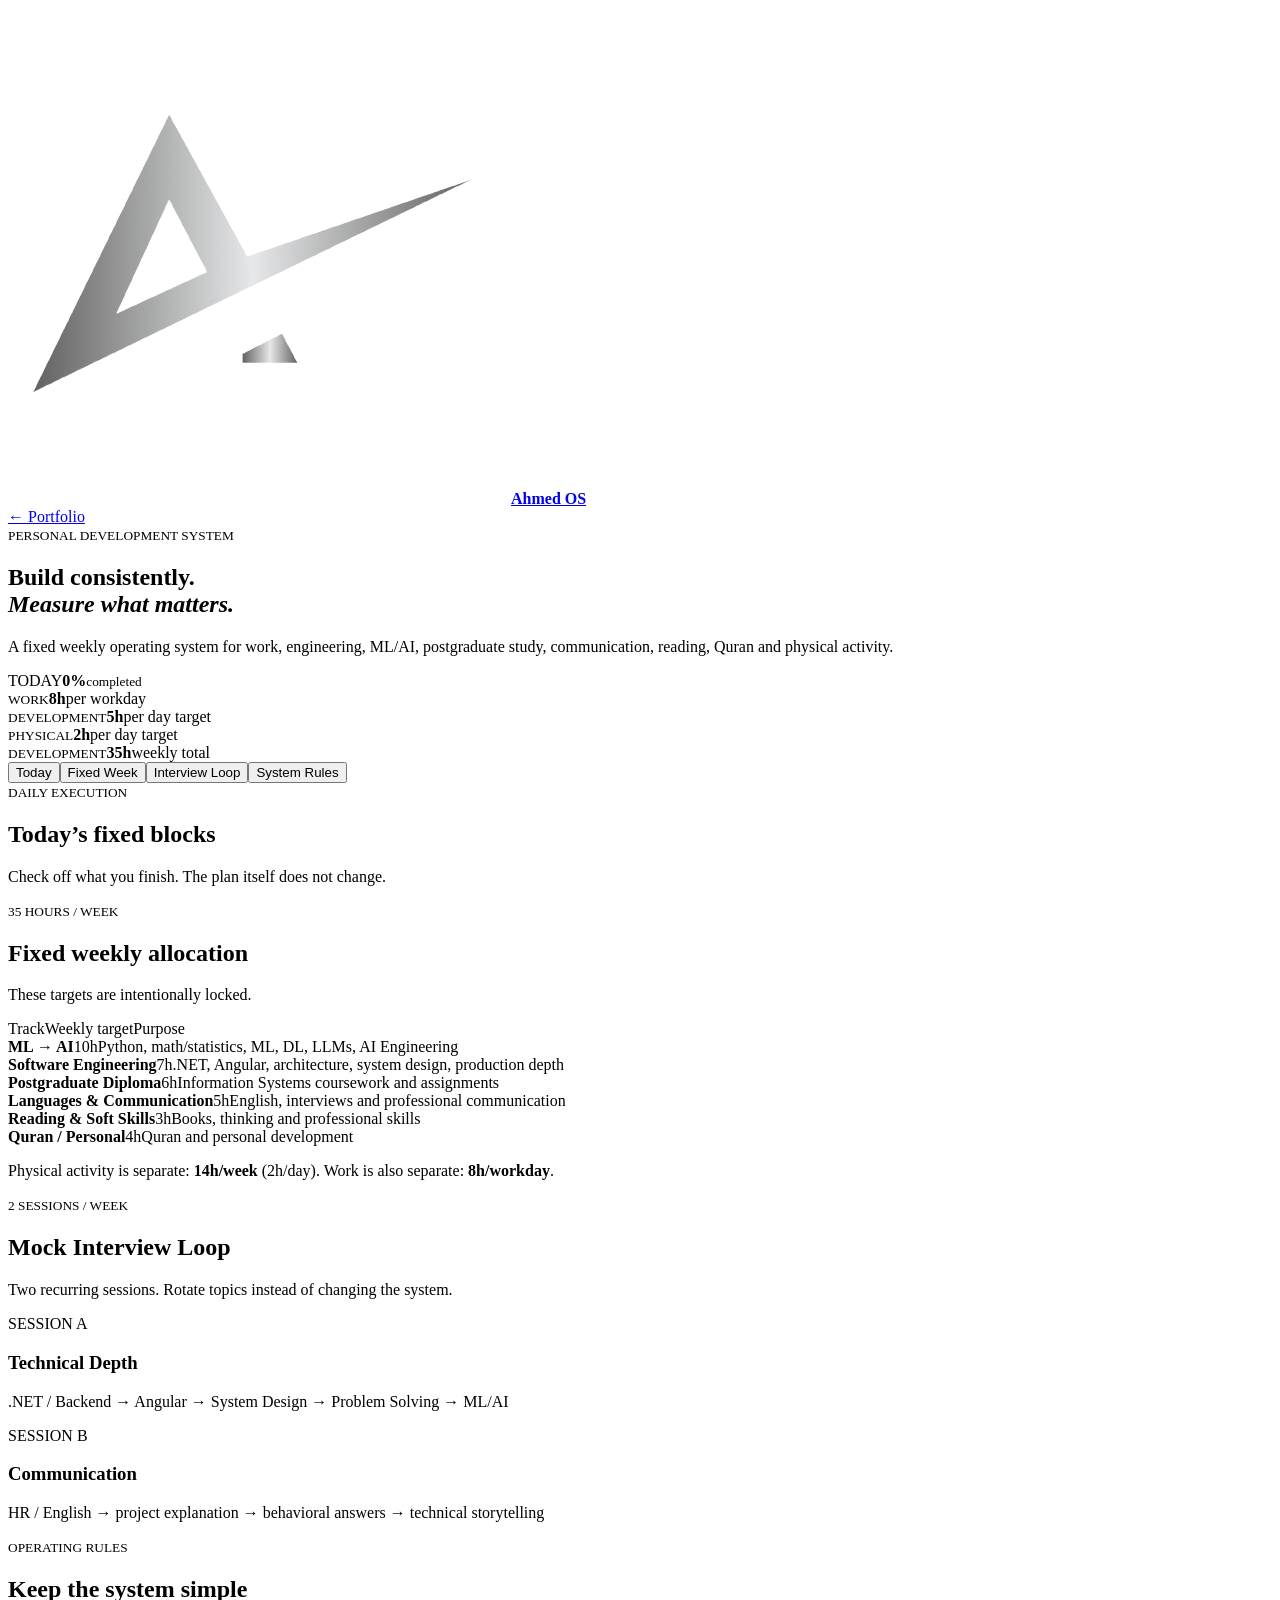
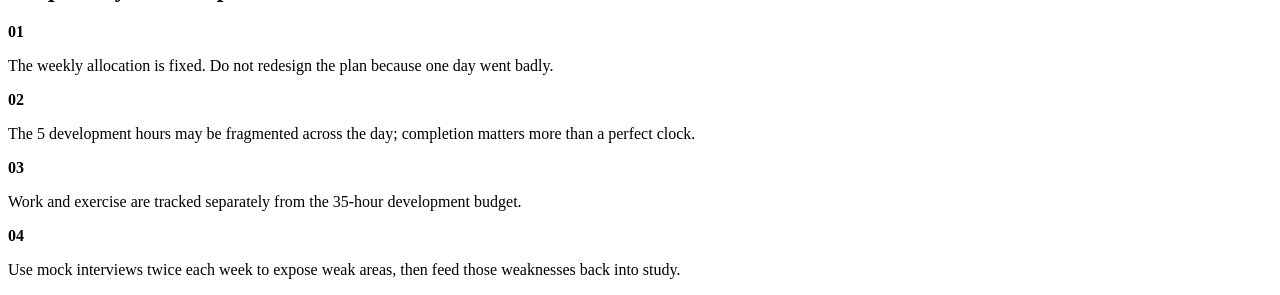
==== dashboard.html @ 1e98dfa3 "feat: create standalone Development OS page" ====
<!doctype html><html lang="en"><head><meta charset="utf-8"><meta name="viewport" content="width=device-width,initial-scale=1"><meta name="robots" content="noindex,nofollow"><title>Ahmed · Development OS</title><link rel="stylesheet" href="dashboard.css"></head><body><header><a href="index.html" class="brand"><img src="logo.png" alt=""><b>Ahmed OS</b></a><div><span id="date"></span><a href="index.html">← Portfolio</a></div></header><main><section class="hero"><div><small>PERSONAL DEVELOPMENT SYSTEM</small><h1>Build consistently.<br><em>Measure what matters.</em></h1><p>A fixed weekly operating system for work, engineering, ML/AI, postgraduate study, communication, reading, Quran and physical activity.</p></div><div class="score"><span>TODAY</span><b id="done">0%</b><small>completed</small></div></section><section class="stats"><article><small>WORK</small><b>8h</b><span>per workday</span></article><article><small>DEVELOPMENT</small><b>5h</b><span>per day target</span></article><article><small>PHYSICAL</small><b>2h</b><span>per day target</span></article><article><small>DEVELOPMENT</small><b>35h</b><span>weekly total</span></article></section><nav class="tabs"><button class="active" data-tab="today">Today</button><button data-tab="week">Fixed Week</button><button data-tab="interview">Interview Loop</button><button data-tab="principles">System Rules</button></nav><section id="today" class="pane active"><div class="title"><div><small>DAILY EXECUTION</small><h2>Today’s fixed blocks</h2></div><p>Check off what you finish. The plan itself does not change.</p></div><div id="todayTasks" class="tasks"></div></section><section id="week" class="pane"><div class="title"><div><small>35 HOURS / WEEK</small><h2>Fixed weekly allocation</h2></div><p>These targets are intentionally locked.</p></div><div class="weekgrid" id="weekGrid"></div><div class="schedule"><div class="shead"><span>Track</span><span>Weekly target</span><span>Purpose</span></div><div><b>ML → AI</b><span>10h</span><span>Python, math/statistics, ML, DL, LLMs, AI Engineering</span></div><div><b>Software Engineering</b><span>7h</span><span>.NET, Angular, architecture, system design, production depth</span></div><div><b>Postgraduate Diploma</b><span>6h</span><span>Information Systems coursework and assignments</span></div><div><b>Languages & Communication</b><span>5h</span><span>English, interviews and professional communication</span></div><div><b>Reading & Soft Skills</b><span>3h</span><span>Books, thinking and professional skills</span></div><div><b>Quran / Personal</b><span>4h</span><span>Quran and personal development</span></div></div><p class="separate">Physical activity is separate: <b>14h/week</b> (2h/day). Work is also separate: <b>8h/workday</b>.</p></section><section id="interview" class="pane"><div class="title"><div><small>2 SESSIONS / WEEK</small><h2>Mock Interview Loop</h2></div><p>Two recurring sessions. Rotate topics instead of changing the system.</p></div><div class="interviews"><article><span>SESSION A</span><h3>Technical Depth</h3><p>.NET / Backend → Angular → System Design → Problem Solving → ML/AI</p></article><article><span>SESSION B</span><h3>Communication</h3><p>HR / English → project explanation → behavioral answers → technical storytelling</p></article></div></section><section id="principles" class="pane"><div class="title"><div><small>OPERATING RULES</small><h2>Keep the system simple</h2></div></div><div class="rules"><article><b>01</b><p>The weekly allocation is fixed. Do not redesign the plan because one day went badly.</p></article><article><b>02</b><p>The 5 development hours may be fragmented across the day; completion matters more than a perfect clock.</p></article><article><b>03</b><p>Work and exercise are tracked separately from the 35-hour development budget.</p></article><article><b>04</b><p>Use mock interviews twice each week to expose weak areas, then feed those weaknesses back into study.</p></article></div></section></main><script src="dashboard.js"></script></body></html>
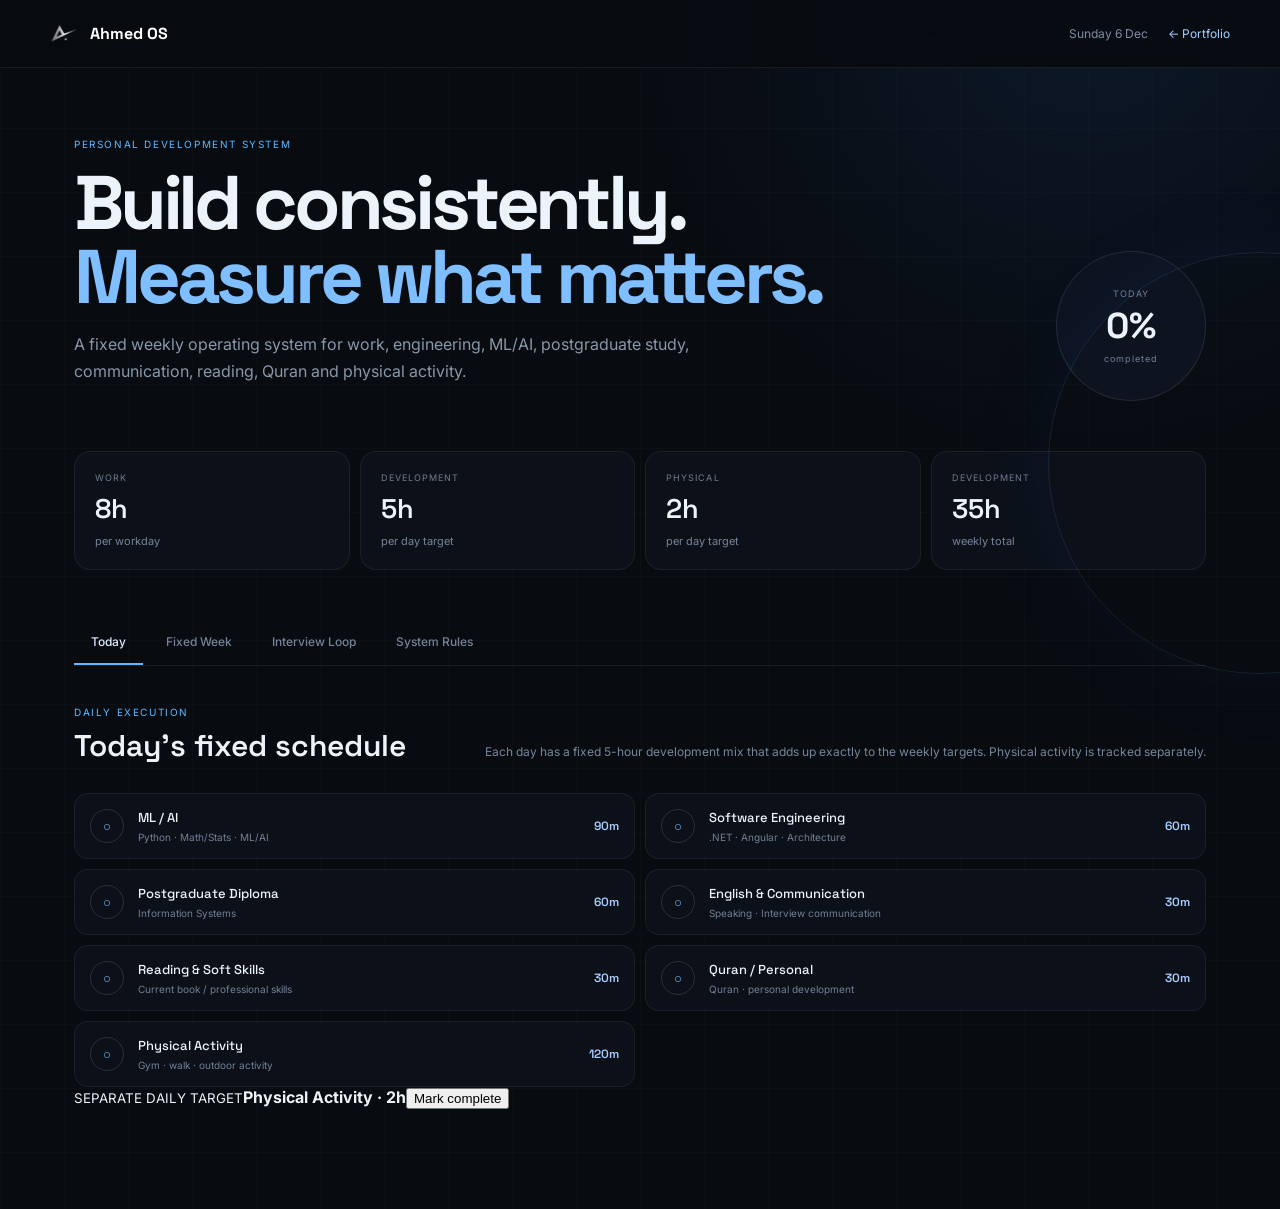
==== commit f31f39c0: "feat: clarify fixed daily schedule and weekly progress" ====
--- a/dashboard.html
+++ b/dashboard.html
@@ -1 +1 @@
-<!doctype html><html lang="en"><head><meta charset="utf-8"><meta name="viewport" content="width=device-width,initial-scale=1"><meta name="robots" content="noindex,nofollow"><title>Ahmed · Development OS</title><link rel="stylesheet" href="dashboard.css"></head><body><header><a href="index.html" class="brand"><img src="logo.png" alt=""><b>Ahmed OS</b></a><div><span id="date"></span><a href="index.html">← Portfolio</a></div></header><main><section class="hero"><div><small>PERSONAL DEVELOPMENT SYSTEM</small><h1>Build consistently.<br><em>Measure what matters.</em></h1><p>A fixed weekly operating system for work, engineering, ML/AI, postgraduate study, communication, reading, Quran and physical activity.</p></div><div class="score"><span>TODAY</span><b id="done">0%</b><small>completed</small></div></section><section class="stats"><article><small>WORK</small><b>8h</b><span>per workday</span></article><article><small>DEVELOPMENT</small><b>5h</b><span>per day target</span></article><article><small>PHYSICAL</small><b>2h</b><span>per day target</span></article><article><small>DEVELOPMENT</small><b>35h</b><span>weekly total</span></article></section><nav class="tabs"><button class="active" data-tab="today">Today</button><button data-tab="week">Fixed Week</button><button data-tab="interview">Interview Loop</button><button data-tab="principles">System Rules</button></nav><section id="today" class="pane active"><div class="title"><div><small>DAILY EXECUTION</small><h2>Today’s fixed blocks</h2></div><p>Check off what you finish. The plan itself does not change.</p></div><div id="todayTasks" class="tasks"></div></section><section id="week" class="pane"><div class="title"><div><small>35 HOURS / WEEK</small><h2>Fixed weekly allocation</h2></div><p>These targets are intentionally locked.</p></div><div class="weekgrid" id="weekGrid"></div><div class="schedule"><div class="shead"><span>Track</span><span>Weekly target</span><span>Purpose</span></div><div><b>ML → AI</b><span>10h</span><span>Python, math/statistics, ML, DL, LLMs, AI Engineering</span></div><div><b>Software Engineering</b><span>7h</span><span>.NET, Angular, architecture, system design, production depth</span></div><div><b>Postgraduate Diploma</b><span>6h</span><span>Information Systems coursework and assignments</span></div><div><b>Languages & Communication</b><span>5h</span><span>English, interviews and professional communication</span></div><div><b>Reading & Soft Skills</b><span>3h</span><span>Books, thinking and professional skills</span></div><div><b>Quran / Personal</b><span>4h</span><span>Quran and personal development</span></div></div><p class="separate">Physical activity is separate: <b>14h/week</b> (2h/day). Work is also separate: <b>8h/workday</b>.</p></section><section id="interview" class="pane"><div class="title"><div><small>2 SESSIONS / WEEK</small><h2>Mock Interview Loop</h2></div><p>Two recurring sessions. Rotate topics instead of changing the system.</p></div><div class="interviews"><article><span>SESSION A</span><h3>Technical Depth</h3><p>.NET / Backend → Angular → System Design → Problem Solving → ML/AI</p></article><article><span>SESSION B</span><h3>Communication</h3><p>HR / English → project explanation → behavioral answers → technical storytelling</p></article></div></section><section id="principles" class="pane"><div class="title"><div><small>OPERATING RULES</small><h2>Keep the system simple</h2></div></div><div class="rules"><article><b>01</b><p>The weekly allocation is fixed. Do not redesign the plan because one day went badly.</p></article><article><b>02</b><p>The 5 development hours may be fragmented across the day; completion matters more than a perfect clock.</p></article><article><b>03</b><p>Work and exercise are tracked separately from the 35-hour development budget.</p></article><article><b>04</b><p>Use mock interviews twice each week to expose weak areas, then feed those weaknesses back into study.</p></article></div></section></main><script src="dashboard.js"></script></body></html>+<!doctype html><html lang="en"><head><meta charset="utf-8"><meta name="viewport" content="width=device-width,initial-scale=1"><meta name="robots" content="noindex,nofollow"><title>Ahmed · Development OS</title><link rel="stylesheet" href="dashboard.css"></head><body><header><a href="index.html" class="brand"><img src="logo.png" alt=""><b>Ahmed OS</b></a><div><span id="date"></span><a href="index.html">← Portfolio</a></div></header><main><section class="hero"><div><small>PERSONAL DEVELOPMENT SYSTEM</small><h1>Build consistently.<br><em>Measure what matters.</em></h1><p>A fixed weekly operating system for work, engineering, ML/AI, postgraduate study, communication, reading, Quran and physical activity.</p></div><div class="score"><span>TODAY</span><b id="done">0%</b><small>completed</small></div></section><section class="stats"><article><small>WORK</small><b>8h</b><span>per workday</span></article><article><small>DEVELOPMENT</small><b>5h</b><span>per day target</span></article><article><small>PHYSICAL</small><b>2h</b><span>per day target</span></article><article><small>DEVELOPMENT</small><b>35h</b><span>weekly total</span></article></section><nav class="tabs"><button class="active" data-tab="today">Today</button><button data-tab="week">Fixed Week</button><button data-tab="interview">Interview Loop</button><button data-tab="principles">System Rules</button></nav><section id="today" class="pane active"><div class="title"><div><small>DAILY EXECUTION</small><h2>Today’s fixed schedule</h2></div><p>Each day has a fixed 5-hour development mix that adds up exactly to the weekly targets. Physical activity is tracked separately.</p></div><div id="todayTasks" class="tasks"></div><div class="physical-fixed"><small>SEPARATE DAILY TARGET</small><b>Physical Activity · 2h</b><button id="physicalBtn" onclick="togglePhysical()">Mark complete</button></div></section><section id="week" class="pane"><div class="title"><div><small>35 HOURS / WEEK</small><h2>Fixed weekly allocation</h2></div><p>Targets and daily allocation are locked. Progress is calculated from completed fixed blocks.</p></div><div class="weekgrid" id="weekGrid"></div><div id="weekProgress" class="week-progress"></div><div class="schedule"><div class="shead"><span>Track</span><span>Weekly target</span><span>Purpose</span></div><div><b>ML → AI</b><span>10h</span><span>Python, math/statistics, ML, DL, LLMs, AI Engineering</span></div><div><b>Software Engineering</b><span>7h</span><span>.NET, Angular, architecture, system design, production depth</span></div><div><b>Postgraduate Diploma</b><span>6h</span><span>Information Systems coursework and assignments</span></div><div><b>Languages & Communication</b><span>5h</span><span>English, interviews and professional communication</span></div><div><b>Reading & Soft Skills</b><span>3h</span><span>Books, thinking and professional skills</span></div><div><b>Quran / Personal</b><span>4h</span><span>Quran and personal development</span></div></div><p class="separate">Physical activity is separate: <b>14h/week</b> (2h/day). Work is also separate: <b>8h/workday</b>.</p></section><section id="interview" class="pane"><div class="title"><div><small>2 SESSIONS / WEEK</small><h2>Mock Interview Loop</h2></div><p>Two recurring sessions. Rotate topics instead of changing the system.</p></div><div class="interviews"><article><span>SESSION A</span><h3>Technical Depth</h3><p>.NET / Backend → Angular → System Design → Problem Solving → ML/AI</p></article><article><span>SESSION B</span><h3>Communication</h3><p>HR / English → project explanation → behavioral answers → technical storytelling</p></article></div></section><section id="principles" class="pane"><div class="title"><div><small>OPERATING RULES</small><h2>Keep the system simple</h2></div></div><div class="rules"><article><b>01</b><p>The weekly allocation is fixed. Do not redesign the plan because one day went badly.</p></article><article><b>02</b><p>The 5 development hours may be fragmented across the day; completion matters more than a perfect clock.</p></article><article><b>03</b><p>Work and exercise are tracked separately from the 35-hour development budget.</p></article><article><b>04</b><p>Use mock interviews twice each week to expose weak areas, then feed those weaknesses back into study.</p></article></div></section></main><script src="dashboard.js"></script></body></html>
--- a/dashboard.css
+++ b/dashboard.css
@@ -0,0 +1 @@
+@import url('https://fonts.googleapis.com/css2?family=Inter:wght@400;500;600&family=Space+Grotesk:wght@500;600;700&display=swap');*{box-sizing:border-box}body{margin:0;background:#080b10;color:#edf3fb;font-family:Inter,sans-serif;background-image:radial-gradient(circle at 85% 0,#17335c55,transparent 28%),linear-gradient(#ffffff04 1px,transparent 1px),linear-gradient(90deg,#ffffff04 1px,transparent 1px);background-size:auto,64px 64px,64px 64px}body:before{content:"";position:fixed;width:420px;height:420px;border:1px solid #5da8ff25;border-radius:50%;right:-190px;top:28%;box-shadow:0 0 90px #2563eb12;animation:orbit 16s ease-in-out infinite;pointer-events:none}header{height:68px;border-bottom:1px solid #ffffff12;display:flex;align-items:center;justify-content:space-between;padding:0 max(24px,calc((100vw - 1180px)/2));background:#080b10d9;backdrop-filter:blur(18px);position:sticky;top:0;z-index:5}.brand{display:flex;align-items:center;gap:10px;color:white;text-decoration:none}.brand img{width:30px;height:30px;object-fit:contain}.brand b{font-family:"Space Grotesk"}header>div{display:flex;gap:20px;align-items:center;color:#7f8da2;font-size:12px}header a{color:#a9cfff;text-decoration:none}main{max-width:1180px;margin:auto;padding:64px 24px 100px}.hero{display:grid;grid-template-columns:1fr auto;gap:40px;align-items:end}.hero small,.title small{color:#61b8ff;letter-spacing:.16em;font-size:10px}.hero h1{font:700 clamp(44px,6vw,76px)/.98 "Space Grotesk";letter-spacing:-.055em;margin:14px 0}.hero h1 em{font-style:normal;color:#7fbfff}.hero p{color:#8997aa;max-width:650px;line-height:1.7}.score{width:150px;height:150px;border:1px solid #ffffff18;border-radius:50%;display:flex;flex-direction:column;align-items:center;justify-content:center;background:#0d1420}.score span,.score small{font-size:9px;color:#728197;letter-spacing:.12em}.score b{font:700 36px "Space Grotesk";margin:4px}.stats{display:grid;grid-template-columns:repeat(4,1fr);gap:10px;margin:50px 0}.stats article{border:1px solid #ffffff10;background:#0c1119;padding:20px;border-radius:16px}.stats small{display:block;color:#6f7c8e;font-size:9px;letter-spacing:.12em}.stats b{display:block;font:600 27px "Space Grotesk";margin:8px 0 3px}.stats span{font-size:11px;color:#758399}.tabs{display:flex;gap:6px;border-bottom:1px solid #ffffff12;margin-bottom:34px}.tabs button{border:0;background:none;color:#758399;padding:14px 17px;cursor:pointer;font:500 12px Inter;border-bottom:2px solid transparent}.tabs button.active{color:#dcecff;border-color:#61b8ff}.pane{display:none}.pane.active{display:block}.title{display:flex;justify-content:space-between;gap:30px;align-items:end;margin-bottom:22px}.title h2{font:600 30px "Space Grotesk";margin:6px 0}.title p{color:#77869a;font-size:12px}.tasks{display:grid;grid-template-columns:1fr 1fr;gap:10px}.task{display:grid;grid-template-columns:48px 1fr auto;align-items:center;border:1px solid #ffffff10;background:#0c1119;padding:15px;border-radius:14px}.task button{width:34px;height:34px;border-radius:50%;border:1px solid #ffffff20;background:none;color:#7fbfff;cursor:pointer}.task.done{opacity:.5}.task.done h3{text-decoration:line-through}.task h3{font:500 13px "Space Grotesk";margin:0 0 5px}.task p{margin:0;color:#718096;font-size:10px}.task>span{font:600 12px "Space Grotesk";color:#a9cfff}.weekgrid{display:grid;grid-template-columns:repeat(6,1fr);gap:8px;margin-bottom:25px}.weekgrid article{padding:16px;border:1px solid #ffffff10;background:#0c1119;border-radius:13px}.weekgrid small{font-size:9px;color:#77869a}.weekgrid b{display:block;font:600 24px "Space Grotesk";margin-top:7px}.schedule{border:1px solid #ffffff10;border-radius:16px;overflow:hidden}.schedule>div{display:grid;grid-template-columns:1fr 140px 2fr;gap:20px;padding:15px 18px;border-bottom:1px solid #ffffff0c;font-size:12px}.schedule>div:last-child{border:0}.schedule .shead{color:#65748a;font-size:9px;letter-spacing:.1em;background:#ffffff03}.schedule span{color:#8390a2}.separate{color:#8492a5;font-size:12px;margin-top:18px}.interviews{display:grid;grid-template-columns:1fr 1fr;gap:12px}.interviews article,.rules article{padding:24px;border:1px solid #ffffff10;background:#0c1119;border-radius:16px}.interviews span{color:#61b8ff;font-size:9px;letter-spacing:.14em}.interviews h3{font:600 20px "Space Grotesk"}.interviews p,.rules p{color:#7d8a9d;line-height:1.7;font-size:12px}.rules{display:grid;grid-template-columns:1fr 1fr;gap:10px}.rules b{color:#61b8ff;font:500 12px "Space Grotesk"}@keyframes orbit{50%{transform:translate(-40px,-80px) scale(1.08)}}@media(max-width:760px){.hero{grid-template-columns:1fr}.score{display:none}.stats{grid-template-columns:1fr 1fr}.tasks,.interviews,.rules{grid-template-columns:1fr}.weekgrid{grid-template-columns:1fr 1fr 1fr}.schedule>div{grid-template-columns:1fr 80px}.schedule>div span:last-child{grid-column:1/-1}.title{display:block}}@media(prefers-reduced-motion:reduce){body:before{animation:none}}
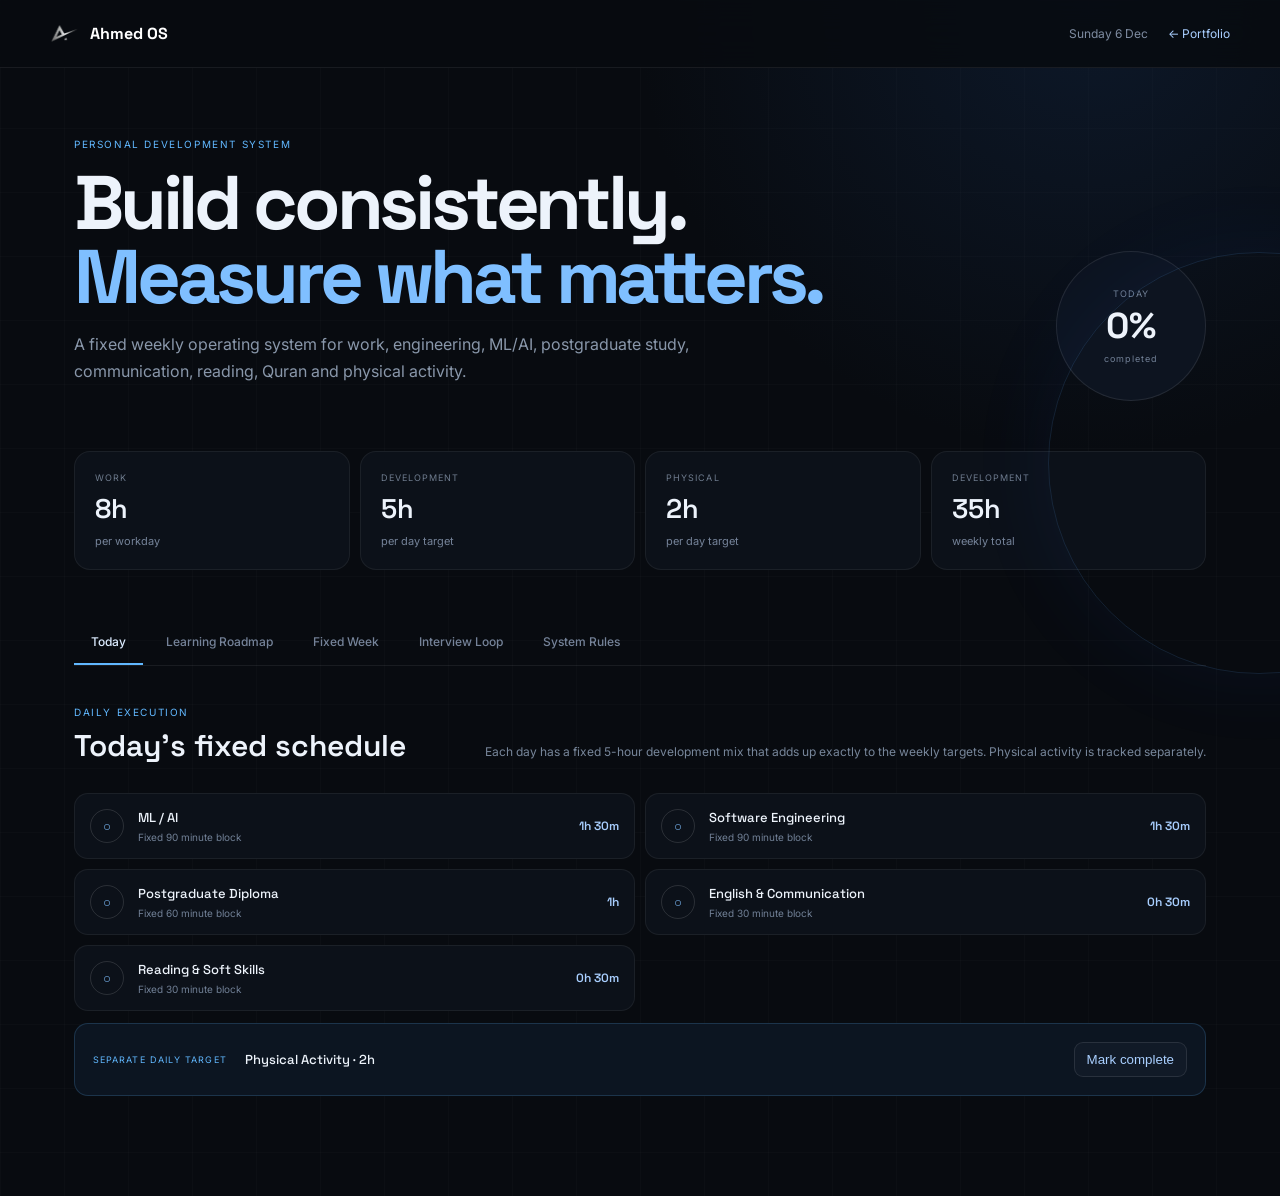
==== commit bcb12006: "feat: add detailed learning roadmap to Development OS" ====
--- a/dashboard.html
+++ b/dashboard.html
@@ -1 +1 @@
-<!doctype html><html lang="en"><head><meta charset="utf-8"><meta name="viewport" content="width=device-width,initial-scale=1"><meta name="robots" content="noindex,nofollow"><title>Ahmed · Development OS</title><link rel="stylesheet" href="dashboard.css"></head><body><header><a href="index.html" class="brand"><img src="logo.png" alt=""><b>Ahmed OS</b></a><div><span id="date"></span><a href="index.html">← Portfolio</a></div></header><main><section class="hero"><div><small>PERSONAL DEVELOPMENT SYSTEM</small><h1>Build consistently.<br><em>Measure what matters.</em></h1><p>A fixed weekly operating system for work, engineering, ML/AI, postgraduate study, communication, reading, Quran and physical activity.</p></div><div class="score"><span>TODAY</span><b id="done">0%</b><small>completed</small></div></section><section class="stats"><article><small>WORK</small><b>8h</b><span>per workday</span></article><article><small>DEVELOPMENT</small><b>5h</b><span>per day target</span></article><article><small>PHYSICAL</small><b>2h</b><span>per day target</span></article><article><small>DEVELOPMENT</small><b>35h</b><span>weekly total</span></article></section><nav class="tabs"><button class="active" data-tab="today">Today</button><button data-tab="week">Fixed Week</button><button data-tab="interview">Interview Loop</button><button data-tab="principles">System Rules</button></nav><section id="today" class="pane active"><div class="title"><div><small>DAILY EXECUTION</small><h2>Today’s fixed schedule</h2></div><p>Each day has a fixed 5-hour development mix that adds up exactly to the weekly targets. Physical activity is tracked separately.</p></div><div id="todayTasks" class="tasks"></div><div class="physical-fixed"><small>SEPARATE DAILY TARGET</small><b>Physical Activity · 2h</b><button id="physicalBtn" onclick="togglePhysical()">Mark complete</button></div></section><section id="week" class="pane"><div class="title"><div><small>35 HOURS / WEEK</small><h2>Fixed weekly allocation</h2></div><p>Targets and daily allocation are locked. Progress is calculated from completed fixed blocks.</p></div><div class="weekgrid" id="weekGrid"></div><div id="weekProgress" class="week-progress"></div><div class="schedule"><div class="shead"><span>Track</span><span>Weekly target</span><span>Purpose</span></div><div><b>ML → AI</b><span>10h</span><span>Python, math/statistics, ML, DL, LLMs, AI Engineering</span></div><div><b>Software Engineering</b><span>7h</span><span>.NET, Angular, architecture, system design, production depth</span></div><div><b>Postgraduate Diploma</b><span>6h</span><span>Information Systems coursework and assignments</span></div><div><b>Languages & Communication</b><span>5h</span><span>English, interviews and professional communication</span></div><div><b>Reading & Soft Skills</b><span>3h</span><span>Books, thinking and professional skills</span></div><div><b>Quran / Personal</b><span>4h</span><span>Quran and personal development</span></div></div><p class="separate">Physical activity is separate: <b>14h/week</b> (2h/day). Work is also separate: <b>8h/workday</b>.</p></section><section id="interview" class="pane"><div class="title"><div><small>2 SESSIONS / WEEK</small><h2>Mock Interview Loop</h2></div><p>Two recurring sessions. Rotate topics instead of changing the system.</p></div><div class="interviews"><article><span>SESSION A</span><h3>Technical Depth</h3><p>.NET / Backend → Angular → System Design → Problem Solving → ML/AI</p></article><article><span>SESSION B</span><h3>Communication</h3><p>HR / English → project explanation → behavioral answers → technical storytelling</p></article></div></section><section id="principles" class="pane"><div class="title"><div><small>OPERATING RULES</small><h2>Keep the system simple</h2></div></div><div class="rules"><article><b>01</b><p>The weekly allocation is fixed. Do not redesign the plan because one day went badly.</p></article><article><b>02</b><p>The 5 development hours may be fragmented across the day; completion matters more than a perfect clock.</p></article><article><b>03</b><p>Work and exercise are tracked separately from the 35-hour development budget.</p></article><article><b>04</b><p>Use mock interviews twice each week to expose weak areas, then feed those weaknesses back into study.</p></article></div></section></main><script src="dashboard.js"></script></body></html>+<!doctype html><html lang="en"><head><meta charset="utf-8"><meta name="viewport" content="width=device-width,initial-scale=1"><meta name="robots" content="noindex,nofollow"><title>Ahmed · Development OS</title><link rel="stylesheet" href="dashboard.css"></head><body><header><a href="index.html" class="brand"><img src="logo.png" alt=""><b>Ahmed OS</b></a><div><span id="date"></span><a href="index.html">← Portfolio</a></div></header><main><section class="hero"><div><small>PERSONAL DEVELOPMENT SYSTEM</small><h1>Build consistently.<br><em>Measure what matters.</em></h1><p>A fixed weekly operating system for work, engineering, ML/AI, postgraduate study, communication, reading, Quran and physical activity.</p></div><div class="score"><span>TODAY</span><b id="done">0%</b><small>completed</small></div></section><section class="stats"><article><small>WORK</small><b>8h</b><span>per workday</span></article><article><small>DEVELOPMENT</small><b>5h</b><span>per day target</span></article><article><small>PHYSICAL</small><b>2h</b><span>per day target</span></article><article><small>DEVELOPMENT</small><b>35h</b><span>weekly total</span></article></section><nav class="tabs"><button class="active" data-tab="today">Today</button><button data-tab="roadmap">Learning Roadmap</button><button data-tab="week">Fixed Week</button><button data-tab="interview">Interview Loop</button><button data-tab="principles">System Rules</button></nav><section id="today" class="pane active"><div class="title"><div><small>DAILY EXECUTION</small><h2>Today’s fixed schedule</h2></div><p>Each day has a fixed 5-hour development mix that adds up exactly to the weekly targets. Physical activity is tracked separately.</p></div><div id="todayTasks" class="tasks"></div><div class="physical-fixed"><small>SEPARATE DAILY TARGET</small><b>Physical Activity · 2h</b><button id="physicalBtn" onclick="togglePhysical()">Mark complete</button></div></section><section id="roadmap" class="pane"><div class="title"><div><small>LEARNING OPERATING SYSTEM</small><h2>Know exactly what comes next</h2></div><p>Check off topics as you master them. Progress and the next recommended step are saved on this device.</p></div><div id="focusCards" class="focus-cards"></div><div class="roadmap-head"><div><small>CURRICULUM</small><h3>ML / AI</h3></div><span>10h / week</span></div><div id="mlRoadmap" class="roadmap"></div><div class="roadmap-head"><div><small>CURRICULUM</small><h3>Software Engineering</h3></div><span>7h / week</span></div><div id="softwareRoadmap" class="roadmap"></div><div class="definition"><b>Definition of Done</b><span>Learn the concepts → practice without copying → complete the exercises → build the milestone project → document what you learned.</span></div></section><section id="week" class="pane"><div class="title"><div><small>35 HOURS / WEEK</small><h2>Fixed weekly allocation</h2></div><p>Targets and daily allocation are locked. Progress is calculated from completed fixed blocks.</p></div><div class="weekgrid" id="weekGrid"></div><div id="weekProgress" class="week-progress"></div><div class="schedule"><div class="shead"><span>Track</span><span>Weekly target</span><span>Purpose</span></div><div><b>ML → AI</b><span>10h</span><span>Python, math/statistics, ML, DL, LLMs, AI Engineering</span></div><div><b>Software Engineering</b><span>7h</span><span>.NET, Angular, architecture, system design, production depth</span></div><div><b>Postgraduate Diploma</b><span>6h</span><span>Information Systems coursework and assignments</span></div><div><b>Languages & Communication</b><span>5h</span><span>English, interviews and professional communication</span></div><div><b>Reading & Soft Skills</b><span>3h</span><span>Books, thinking and professional skills</span></div><div><b>Quran / Personal</b><span>4h</span><span>Quran and personal development</span></div></div><p class="separate">Physical activity is separate: <b>14h/week</b> (2h/day). Work is also separate: <b>8h/workday</b>.</p></section><section id="interview" class="pane"><div class="title"><div><small>2 SESSIONS / WEEK</small><h2>Mock Interview Loop</h2></div><p>Two recurring sessions. Rotate topics instead of changing the system.</p></div><div class="interviews"><article><span>SESSION A</span><h3>Technical Depth</h3><p>.NET / Backend → Angular → System Design → Problem Solving → ML/AI</p></article><article><span>SESSION B</span><h3>Communication</h3><p>HR / English → project explanation → behavioral answers → technical storytelling</p></article></div></section><section id="principles" class="pane"><div class="title"><div><small>OPERATING RULES</small><h2>Keep the system simple</h2></div></div><div class="rules"><article><b>01</b><p>The weekly allocation is fixed. Do not redesign the plan because one day went badly.</p></article><article><b>02</b><p>The 5 development hours may be fragmented across the day; completion matters more than a perfect clock.</p></article><article><b>03</b><p>Work and exercise are tracked separately from the 35-hour development budget.</p></article><article><b>04</b><p>Use mock interviews twice each week to expose weak areas, then feed those weaknesses back into study.</p></article></div></section></main><script src="dashboard.js"></script></body></html>
--- a/dashboard.css
+++ b/dashboard.css
@@ -1 +1 @@
-@import url('https://fonts.googleapis.com/css2?family=Inter:wght@400;500;600&family=Space+Grotesk:wght@500;600;700&display=swap');*{box-sizing:border-box}body{margin:0;background:#080b10;color:#edf3fb;font-family:Inter,sans-serif;background-image:radial-gradient(circle at 85% 0,#17335c55,transparent 28%),linear-gradient(#ffffff04 1px,transparent 1px),linear-gradient(90deg,#ffffff04 1px,transparent 1px);background-size:auto,64px 64px,64px 64px}body:before{content:"";position:fixed;width:420px;height:420px;border:1px solid #5da8ff25;border-radius:50%;right:-190px;top:28%;box-shadow:0 0 90px #2563eb12;animation:orbit 16s ease-in-out infinite;pointer-events:none}header{height:68px;border-bottom:1px solid #ffffff12;display:flex;align-items:center;justify-content:space-between;padding:0 max(24px,calc((100vw - 1180px)/2));background:#080b10d9;backdrop-filter:blur(18px);position:sticky;top:0;z-index:5}.brand{display:flex;align-items:center;gap:10px;color:white;text-decoration:none}.brand img{width:30px;height:30px;object-fit:contain}.brand b{font-family:"Space Grotesk"}header>div{display:flex;gap:20px;align-items:center;color:#7f8da2;font-size:12px}header a{color:#a9cfff;text-decoration:none}main{max-width:1180px;margin:auto;padding:64px 24px 100px}.hero{display:grid;grid-template-columns:1fr auto;gap:40px;align-items:end}.hero small,.title small{color:#61b8ff;letter-spacing:.16em;font-size:10px}.hero h1{font:700 clamp(44px,6vw,76px)/.98 "Space Grotesk";letter-spacing:-.055em;margin:14px 0}.hero h1 em{font-style:normal;color:#7fbfff}.hero p{color:#8997aa;max-width:650px;line-height:1.7}.score{width:150px;height:150px;border:1px solid #ffffff18;border-radius:50%;display:flex;flex-direction:column;align-items:center;justify-content:center;background:#0d1420}.score span,.score small{font-size:9px;color:#728197;letter-spacing:.12em}.score b{font:700 36px "Space Grotesk";margin:4px}.stats{display:grid;grid-template-columns:repeat(4,1fr);gap:10px;margin:50px 0}.stats article{border:1px solid #ffffff10;background:#0c1119;padding:20px;border-radius:16px}.stats small{display:block;color:#6f7c8e;font-size:9px;letter-spacing:.12em}.stats b{display:block;font:600 27px "Space Grotesk";margin:8px 0 3px}.stats span{font-size:11px;color:#758399}.tabs{display:flex;gap:6px;border-bottom:1px solid #ffffff12;margin-bottom:34px}.tabs button{border:0;background:none;color:#758399;padding:14px 17px;cursor:pointer;font:500 12px Inter;border-bottom:2px solid transparent}.tabs button.active{color:#dcecff;border-color:#61b8ff}.pane{display:none}.pane.active{display:block}.title{display:flex;justify-content:space-between;gap:30px;align-items:end;margin-bottom:22px}.title h2{font:600 30px "Space Grotesk";margin:6px 0}.title p{color:#77869a;font-size:12px}.tasks{display:grid;grid-template-columns:1fr 1fr;gap:10px}.task{display:grid;grid-template-columns:48px 1fr auto;align-items:center;border:1px solid #ffffff10;background:#0c1119;padding:15px;border-radius:14px}.task button{width:34px;height:34px;border-radius:50%;border:1px solid #ffffff20;background:none;color:#7fbfff;cursor:pointer}.task.done{opacity:.5}.task.done h3{text-decoration:line-through}.task h3{font:500 13px "Space Grotesk";margin:0 0 5px}.task p{margin:0;color:#718096;font-size:10px}.task>span{font:600 12px "Space Grotesk";color:#a9cfff}.weekgrid{display:grid;grid-template-columns:repeat(6,1fr);gap:8px;margin-bottom:25px}.weekgrid article{padding:16px;border:1px solid #ffffff10;background:#0c1119;border-radius:13px}.weekgrid small{font-size:9px;color:#77869a}.weekgrid b{display:block;font:600 24px "Space Grotesk";margin-top:7px}.schedule{border:1px solid #ffffff10;border-radius:16px;overflow:hidden}.schedule>div{display:grid;grid-template-columns:1fr 140px 2fr;gap:20px;padding:15px 18px;border-bottom:1px solid #ffffff0c;font-size:12px}.schedule>div:last-child{border:0}.schedule .shead{color:#65748a;font-size:9px;letter-spacing:.1em;background:#ffffff03}.schedule span{color:#8390a2}.separate{color:#8492a5;font-size:12px;margin-top:18px}.interviews{display:grid;grid-template-columns:1fr 1fr;gap:12px}.interviews article,.rules article{padding:24px;border:1px solid #ffffff10;background:#0c1119;border-radius:16px}.interviews span{color:#61b8ff;font-size:9px;letter-spacing:.14em}.interviews h3{font:600 20px "Space Grotesk"}.interviews p,.rules p{color:#7d8a9d;line-height:1.7;font-size:12px}.rules{display:grid;grid-template-columns:1fr 1fr;gap:10px}.rules b{color:#61b8ff;font:500 12px "Space Grotesk"}@keyframes orbit{50%{transform:translate(-40px,-80px) scale(1.08)}}@media(max-width:760px){.hero{grid-template-columns:1fr}.score{display:none}.stats{grid-template-columns:1fr 1fr}.tasks,.interviews,.rules{grid-template-columns:1fr}.weekgrid{grid-template-columns:1fr 1fr 1fr}.schedule>div{grid-template-columns:1fr 80px}.schedule>div span:last-child{grid-column:1/-1}.title{display:block}}@media(prefers-reduced-motion:reduce){body:before{animation:none}}+@import url('https://fonts.googleapis.com/css2?family=Inter:wght@400;500;600&family=Space+Grotesk:wght@500;600;700&display=swap');*{box-sizing:border-box}body{margin:0;background:#080b10;color:#edf3fb;font-family:Inter,sans-serif;background-image:radial-gradient(circle at 85% 0,#17335c55,transparent 28%),linear-gradient(#ffffff04 1px,transparent 1px),linear-gradient(90deg,#ffffff04 1px,transparent 1px);background-size:auto,64px 64px,64px 64px}body:before{content:"";position:fixed;width:420px;height:420px;border:1px solid #5da8ff25;border-radius:50%;right:-190px;top:28%;box-shadow:0 0 90px #2563eb12;animation:orbit 16s ease-in-out infinite;pointer-events:none}header{height:68px;border-bottom:1px solid #ffffff12;display:flex;align-items:center;justify-content:space-between;padding:0 max(24px,calc((100vw - 1180px)/2));background:#080b10d9;backdrop-filter:blur(18px);position:sticky;top:0;z-index:5}.brand{display:flex;align-items:center;gap:10px;color:white;text-decoration:none}.brand img{width:30px;height:30px;object-fit:contain}.brand b{font-family:"Space Grotesk"}header>div{display:flex;gap:20px;align-items:center;color:#7f8da2;font-size:12px}header a{color:#a9cfff;text-decoration:none}main{max-width:1180px;margin:auto;padding:64px 24px 100px}.hero{display:grid;grid-template-columns:1fr auto;gap:40px;align-items:end}.hero small,.title small{color:#61b8ff;letter-spacing:.16em;font-size:10px}.hero h1{font:700 clamp(44px,6vw,76px)/.98 "Space Grotesk";letter-spacing:-.055em;margin:14px 0}.hero h1 em{font-style:normal;color:#7fbfff}.hero p{color:#8997aa;max-width:650px;line-height:1.7}.score{width:150px;height:150px;border:1px solid #ffffff18;border-radius:50%;display:flex;flex-direction:column;align-items:center;justify-content:center;background:#0d1420}.score span,.score small{font-size:9px;color:#728197;letter-spacing:.12em}.score b{font:700 36px "Space Grotesk";margin:4px}.stats{display:grid;grid-template-columns:repeat(4,1fr);gap:10px;margin:50px 0}.stats article{border:1px solid #ffffff10;background:#0c1119;padding:20px;border-radius:16px}.stats small{display:block;color:#6f7c8e;font-size:9px;letter-spacing:.12em}.stats b{display:block;font:600 27px "Space Grotesk";margin:8px 0 3px}.stats span{font-size:11px;color:#758399}.tabs{display:flex;gap:6px;border-bottom:1px solid #ffffff12;margin-bottom:34px}.tabs button{border:0;background:none;color:#758399;padding:14px 17px;cursor:pointer;font:500 12px Inter;border-bottom:2px solid transparent}.tabs button.active{color:#dcecff;border-color:#61b8ff}.pane{display:none}.pane.active{display:block}.title{display:flex;justify-content:space-between;gap:30px;align-items:end;margin-bottom:22px}.title h2{font:600 30px "Space Grotesk";margin:6px 0}.title p{color:#77869a;font-size:12px}.tasks{display:grid;grid-template-columns:1fr 1fr;gap:10px}.task{display:grid;grid-template-columns:48px 1fr auto;align-items:center;border:1px solid #ffffff10;background:#0c1119;padding:15px;border-radius:14px}.task button{width:34px;height:34px;border-radius:50%;border:1px solid #ffffff20;background:none;color:#7fbfff;cursor:pointer}.task.done{opacity:.5}.task.done h3{text-decoration:line-through}.task h3{font:500 13px "Space Grotesk";margin:0 0 5px}.task p{margin:0;color:#718096;font-size:10px}.task>span{font:600 12px "Space Grotesk";color:#a9cfff}.weekgrid{display:grid;grid-template-columns:repeat(6,1fr);gap:8px;margin-bottom:25px}.weekgrid article{padding:16px;border:1px solid #ffffff10;background:#0c1119;border-radius:13px}.weekgrid small{font-size:9px;color:#77869a}.weekgrid b{display:block;font:600 24px "Space Grotesk";margin-top:7px}.schedule{border:1px solid #ffffff10;border-radius:16px;overflow:hidden}.schedule>div{display:grid;grid-template-columns:1fr 140px 2fr;gap:20px;padding:15px 18px;border-bottom:1px solid #ffffff0c;font-size:12px}.schedule>div:last-child{border:0}.schedule .shead{color:#65748a;font-size:9px;letter-spacing:.1em;background:#ffffff03}.schedule span{color:#8390a2}.separate{color:#8492a5;font-size:12px;margin-top:18px}.interviews{display:grid;grid-template-columns:1fr 1fr;gap:12px}.interviews article,.rules article{padding:24px;border:1px solid #ffffff10;background:#0c1119;border-radius:16px}.interviews span{color:#61b8ff;font-size:9px;letter-spacing:.14em}.interviews h3{font:600 20px "Space Grotesk"}.interviews p,.rules p{color:#7d8a9d;line-height:1.7;font-size:12px}.rules{display:grid;grid-template-columns:1fr 1fr;gap:10px}.rules b{color:#61b8ff;font:500 12px "Space Grotesk"}@keyframes orbit{50%{transform:translate(-40px,-80px) scale(1.08)}}@media(max-width:760px){.hero{grid-template-columns:1fr}.score{display:none}.stats{grid-template-columns:1fr 1fr}.tasks,.interviews,.rules{grid-template-columns:1fr}.weekgrid{grid-template-columns:1fr 1fr 1fr}.schedule>div{grid-template-columns:1fr 80px}.schedule>div span:last-child{grid-column:1/-1}.title{display:block}}@media(prefers-reduced-motion:reduce){body:before{animation:none}}.physical-fixed{margin-top:12px;border:1px solid #61b8ff30;background:#0c1521;padding:18px;border-radius:14px;display:flex;align-items:center;gap:18px}.physical-fixed small{color:#61b8ff;font-size:9px;letter-spacing:.12em}.physical-fixed b{font:500 13px "Space Grotesk";flex:1}.physical-fixed button{border:1px solid #ffffff1a;background:#111a27;color:#a9cfff;border-radius:9px;padding:9px 12px;cursor:pointer}.physical-fixed button.complete{background:#173b32;color:#9be7c8}.weekgrid article span{display:block;color:#718096;font-size:9px;margin-top:5px}.week-progress{display:grid;grid-template-columns:1fr 1fr;gap:10px;margin:18px 0 26px}.week-progress>div{padding:13px 15px;border:1px solid #ffffff0d;border-radius:12px}.week-progress header{display:flex;justify-content:space-between;color:#8290a3;font-size:10px;margin-bottom:9px}.week-progress i{height:4px;background:#ffffff0c;display:block;border-radius:4px;overflow:hidden}.week-progress i b{height:100%;display:block;background:#61b8ff}@media(max-width:760px){.week-progress{grid-template-columns:1fr}.physical-fixed{align-items:flex-start;flex-wrap:wrap}}
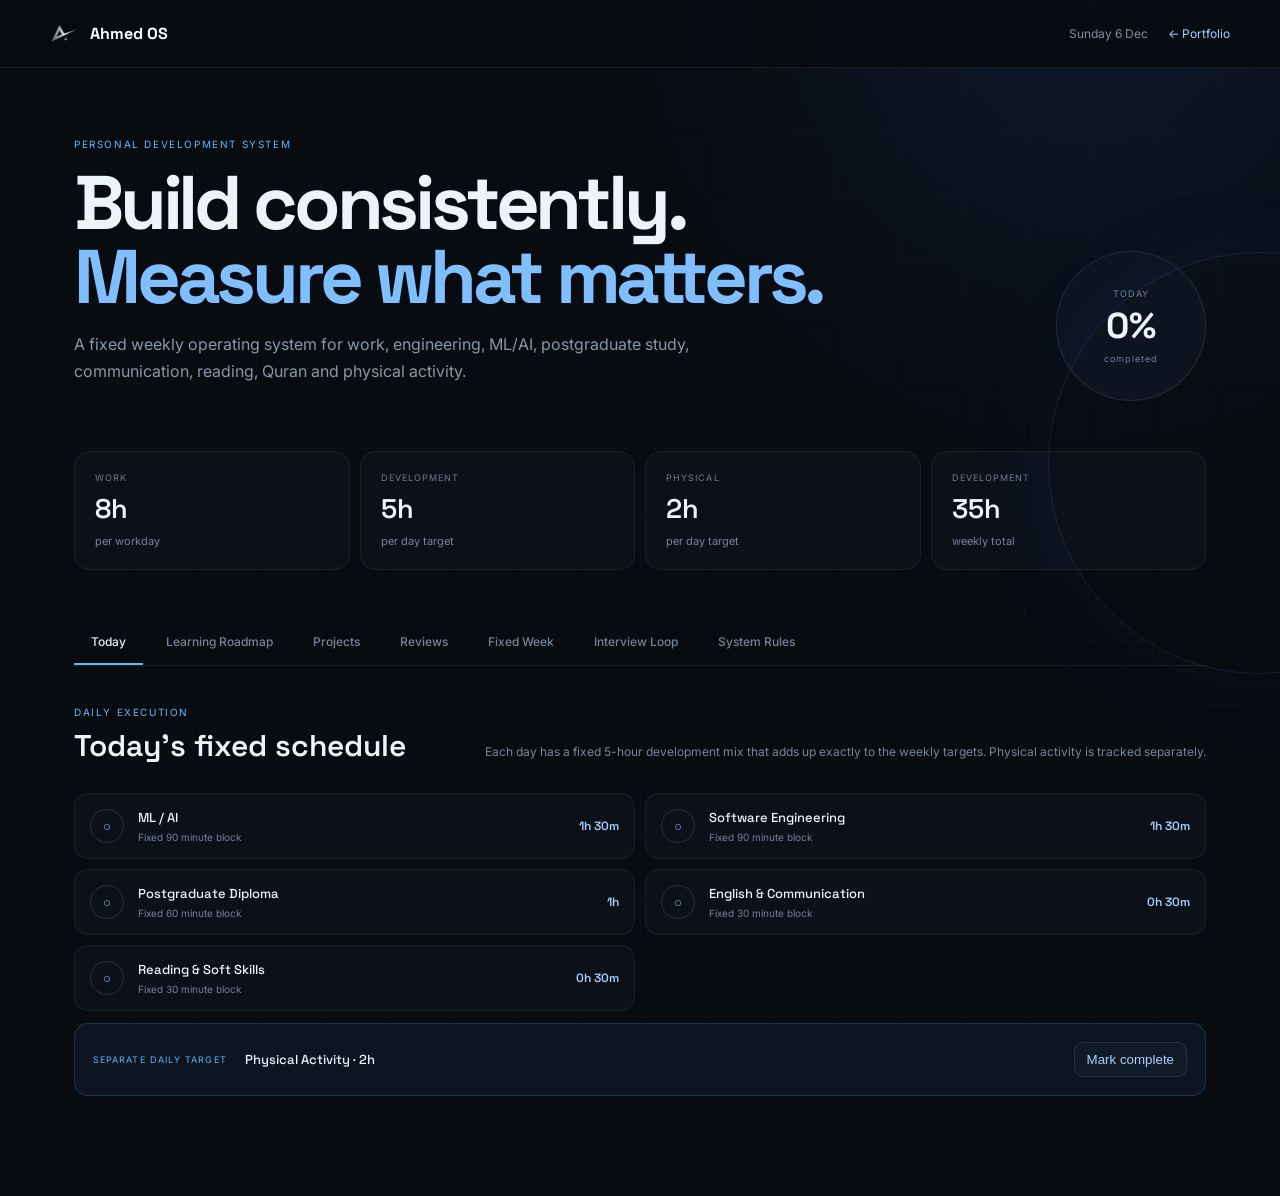
==== commit 70604fe0: "feat: add projects reviews and next actions views" ====
--- a/dashboard.html
+++ b/dashboard.html
@@ -1 +1 @@
-<!doctype html><html lang="en"><head><meta charset="utf-8"><meta name="viewport" content="width=device-width,initial-scale=1"><meta name="robots" content="noindex,nofollow"><title>Ahmed · Development OS</title><link rel="stylesheet" href="dashboard.css"></head><body><header><a href="index.html" class="brand"><img src="logo.png" alt=""><b>Ahmed OS</b></a><div><span id="date"></span><a href="index.html">← Portfolio</a></div></header><main><section class="hero"><div><small>PERSONAL DEVELOPMENT SYSTEM</small><h1>Build consistently.<br><em>Measure what matters.</em></h1><p>A fixed weekly operating system for work, engineering, ML/AI, postgraduate study, communication, reading, Quran and physical activity.</p></div><div class="score"><span>TODAY</span><b id="done">0%</b><small>completed</small></div></section><section class="stats"><article><small>WORK</small><b>8h</b><span>per workday</span></article><article><small>DEVELOPMENT</small><b>5h</b><span>per day target</span></article><article><small>PHYSICAL</small><b>2h</b><span>per day target</span></article><article><small>DEVELOPMENT</small><b>35h</b><span>weekly total</span></article></section><nav class="tabs"><button class="active" data-tab="today">Today</button><button data-tab="roadmap">Learning Roadmap</button><button data-tab="week">Fixed Week</button><button data-tab="interview">Interview Loop</button><button data-tab="principles">System Rules</button></nav><section id="today" class="pane active"><div class="title"><div><small>DAILY EXECUTION</small><h2>Today’s fixed schedule</h2></div><p>Each day has a fixed 5-hour development mix that adds up exactly to the weekly targets. Physical activity is tracked separately.</p></div><div id="todayTasks" class="tasks"></div><div class="physical-fixed"><small>SEPARATE DAILY TARGET</small><b>Physical Activity · 2h</b><button id="physicalBtn" onclick="togglePhysical()">Mark complete</button></div></section><section id="roadmap" class="pane"><div class="title"><div><small>LEARNING OPERATING SYSTEM</small><h2>Know exactly what comes next</h2></div><p>Check off topics as you master them. Progress and the next recommended step are saved on this device.</p></div><div id="focusCards" class="focus-cards"></div><div class="roadmap-head"><div><small>CURRICULUM</small><h3>ML / AI</h3></div><span>10h / week</span></div><div id="mlRoadmap" class="roadmap"></div><div class="roadmap-head"><div><small>CURRICULUM</small><h3>Software Engineering</h3></div><span>7h / week</span></div><div id="softwareRoadmap" class="roadmap"></div><div class="definition"><b>Definition of Done</b><span>Learn the concepts → practice without copying → complete the exercises → build the milestone project → document what you learned.</span></div></section><section id="week" class="pane"><div class="title"><div><small>35 HOURS / WEEK</small><h2>Fixed weekly allocation</h2></div><p>Targets and daily allocation are locked. Progress is calculated from completed fixed blocks.</p></div><div class="weekgrid" id="weekGrid"></div><div id="weekProgress" class="week-progress"></div><div class="schedule"><div class="shead"><span>Track</span><span>Weekly target</span><span>Purpose</span></div><div><b>ML → AI</b><span>10h</span><span>Python, math/statistics, ML, DL, LLMs, AI Engineering</span></div><div><b>Software Engineering</b><span>7h</span><span>.NET, Angular, architecture, system design, production depth</span></div><div><b>Postgraduate Diploma</b><span>6h</span><span>Information Systems coursework and assignments</span></div><div><b>Languages & Communication</b><span>5h</span><span>English, interviews and professional communication</span></div><div><b>Reading & Soft Skills</b><span>3h</span><span>Books, thinking and professional skills</span></div><div><b>Quran / Personal</b><span>4h</span><span>Quran and personal development</span></div></div><p class="separate">Physical activity is separate: <b>14h/week</b> (2h/day). Work is also separate: <b>8h/workday</b>.</p></section><section id="interview" class="pane"><div class="title"><div><small>2 SESSIONS / WEEK</small><h2>Mock Interview Loop</h2></div><p>Two recurring sessions. Rotate topics instead of changing the system.</p></div><div class="interviews"><article><span>SESSION A</span><h3>Technical Depth</h3><p>.NET / Backend → Angular → System Design → Problem Solving → ML/AI</p></article><article><span>SESSION B</span><h3>Communication</h3><p>HR / English → project explanation → behavioral answers → technical storytelling</p></article></div></section><section id="principles" class="pane"><div class="title"><div><small>OPERATING RULES</small><h2>Keep the system simple</h2></div></div><div class="rules"><article><b>01</b><p>The weekly allocation is fixed. Do not redesign the plan because one day went badly.</p></article><article><b>02</b><p>The 5 development hours may be fragmented across the day; completion matters more than a perfect clock.</p></article><article><b>03</b><p>Work and exercise are tracked separately from the 35-hour development budget.</p></article><article><b>04</b><p>Use mock interviews twice each week to expose weak areas, then feed those weaknesses back into study.</p></article></div></section></main><script src="dashboard.js"></script></body></html>+<!doctype html><html lang="en"><head><meta charset="utf-8"><meta name="viewport" content="width=device-width,initial-scale=1"><meta name="robots" content="noindex,nofollow"><title>Ahmed · Development OS</title><link rel="stylesheet" href="dashboard.css"></head><body><header><a href="index.html" class="brand"><img src="logo.png" alt=""><b>Ahmed OS</b></a><div><span id="date"></span><a href="index.html">← Portfolio</a></div></header><main><section class="hero"><div><small>PERSONAL DEVELOPMENT SYSTEM</small><h1>Build consistently.<br><em>Measure what matters.</em></h1><p>A fixed weekly operating system for work, engineering, ML/AI, postgraduate study, communication, reading, Quran and physical activity.</p></div><div class="score"><span>TODAY</span><b id="done">0%</b><small>completed</small></div></section><section class="stats"><article><small>WORK</small><b>8h</b><span>per workday</span></article><article><small>DEVELOPMENT</small><b>5h</b><span>per day target</span></article><article><small>PHYSICAL</small><b>2h</b><span>per day target</span></article><article><small>DEVELOPMENT</small><b>35h</b><span>weekly total</span></article></section><nav class="tabs"><button class="active" data-tab="today">Today</button><button data-tab="roadmap">Learning Roadmap</button><button data-tab="projects">Projects</button><button data-tab="reviews">Reviews</button><button data-tab="week">Fixed Week</button><button data-tab="interview">Interview Loop</button><button data-tab="principles">System Rules</button></nav><section id="today" class="pane active"><div class="title"><div><small>DAILY EXECUTION</small><h2>Today’s fixed schedule</h2></div><p>Each day has a fixed 5-hour development mix that adds up exactly to the weekly targets. Physical activity is tracked separately.</p></div><div id="nextActions" class="next-actions"></div><div id="todayTasks" class="tasks"></div><div class="physical-fixed"><small>SEPARATE DAILY TARGET</small><b>Physical Activity · 2h</b><button id="physicalBtn" onclick="togglePhysical()">Mark complete</button></div></section><section id="roadmap" class="pane"><div class="title"><div><small>LEARNING OPERATING SYSTEM</small><h2>Know exactly what comes next</h2></div><p>Check off topics as you master them. Progress and the next recommended step are saved on this device.</p></div><div id="focusCards" class="focus-cards"></div><div class="roadmap-head"><div><small>CURRICULUM</small><h3>ML / AI</h3></div><span>10h / week</span></div><div id="mlRoadmap" class="roadmap"></div><div class="roadmap-head"><div><small>CURRICULUM</small><h3>Software Engineering</h3></div><span>7h / week</span></div><div id="softwareRoadmap" class="roadmap"></div><div class="definition"><b>Definition of Done</b><span>Learn the concepts → practice without copying → complete the exercises → build the milestone project → document what you learned.</span></div></section><section id="projects" class="pane"><div class="title"><div><small>BUILD TO PROVE IT</small><h2>Projects pipeline</h2></div><p>Every major learning stage should end with evidence you can build, explain and ship.</p></div><div id="projectPipeline" class="project-pipeline"></div></section><section id="reviews" class="pane"><div class="title"><div><small>MASTERY & RETENTION</small><h2>Review queue</h2></div><p>Completed topics return after 1, 7 and 30 days. Review them until they become durable knowledge.</p></div><div id="reviewQueue" class="review-queue"></div></section><section id="week" class="pane"><div class="title"><div><small>35 HOURS / WEEK</small><h2>Fixed weekly allocation</h2></div><p>Targets and daily allocation are locked. Progress is calculated from completed fixed blocks.</p></div><div class="weekgrid" id="weekGrid"></div><div id="weekProgress" class="week-progress"></div><div class="schedule"><div class="shead"><span>Track</span><span>Weekly target</span><span>Purpose</span></div><div><b>ML → AI</b><span>10h</span><span>Python, math/statistics, ML, DL, LLMs, AI Engineering</span></div><div><b>Software Engineering</b><span>7h</span><span>.NET, Angular, architecture, system design, production depth</span></div><div><b>Postgraduate Diploma</b><span>6h</span><span>Information Systems coursework and assignments</span></div><div><b>Languages & Communication</b><span>5h</span><span>English, interviews and professional communication</span></div><div><b>Reading & Soft Skills</b><span>3h</span><span>Books, thinking and professional skills</span></div><div><b>Quran / Personal</b><span>4h</span><span>Quran and personal development</span></div></div><p class="separate">Physical activity is separate: <b>14h/week</b> (2h/day). Work is also separate: <b>8h/workday</b>.</p></section><section id="interview" class="pane"><div class="title"><div><small>2 SESSIONS / WEEK</small><h2>Mock Interview Loop</h2></div><p>Two recurring sessions. Rotate topics instead of changing the system.</p></div><div class="interviews"><article><span>SESSION A</span><h3>Technical Depth</h3><p>.NET / Backend → Angular → System Design → Problem Solving → ML/AI</p></article><article><span>SESSION B</span><h3>Communication</h3><p>HR / English → project explanation → behavioral answers → technical storytelling</p></article></div></section><section id="principles" class="pane"><div class="title"><div><small>OPERATING RULES</small><h2>Keep the system simple</h2></div></div><div class="rules"><article><b>01</b><p>The weekly allocation is fixed. Do not redesign the plan because one day went badly.</p></article><article><b>02</b><p>The 5 development hours may be fragmented across the day; completion matters more than a perfect clock.</p></article><article><b>03</b><p>Work and exercise are tracked separately from the 35-hour development budget.</p></article><article><b>04</b><p>Use mock interviews twice each week to expose weak areas, then feed those weaknesses back into study.</p></article></div></section></main><script src="dashboard.js"></script></body></html>
--- a/dashboard.css
+++ b/dashboard.css
@@ -1 +1,2 @@
-@import url('https://fonts.googleapis.com/css2?family=Inter:wght@400;500;600&family=Space+Grotesk:wght@500;600;700&display=swap');*{box-sizing:border-box}body{margin:0;background:#080b10;color:#edf3fb;font-family:Inter,sans-serif;background-image:radial-gradient(circle at 85% 0,#17335c55,transparent 28%),linear-gradient(#ffffff04 1px,transparent 1px),linear-gradient(90deg,#ffffff04 1px,transparent 1px);background-size:auto,64px 64px,64px 64px}body:before{content:"";position:fixed;width:420px;height:420px;border:1px solid #5da8ff25;border-radius:50%;right:-190px;top:28%;box-shadow:0 0 90px #2563eb12;animation:orbit 16s ease-in-out infinite;pointer-events:none}header{height:68px;border-bottom:1px solid #ffffff12;display:flex;align-items:center;justify-content:space-between;padding:0 max(24px,calc((100vw - 1180px)/2));background:#080b10d9;backdrop-filter:blur(18px);position:sticky;top:0;z-index:5}.brand{display:flex;align-items:center;gap:10px;color:white;text-decoration:none}.brand img{width:30px;height:30px;object-fit:contain}.brand b{font-family:"Space Grotesk"}header>div{display:flex;gap:20px;align-items:center;color:#7f8da2;font-size:12px}header a{color:#a9cfff;text-decoration:none}main{max-width:1180px;margin:auto;padding:64px 24px 100px}.hero{display:grid;grid-template-columns:1fr auto;gap:40px;align-items:end}.hero small,.title small{color:#61b8ff;letter-spacing:.16em;font-size:10px}.hero h1{font:700 clamp(44px,6vw,76px)/.98 "Space Grotesk";letter-spacing:-.055em;margin:14px 0}.hero h1 em{font-style:normal;color:#7fbfff}.hero p{color:#8997aa;max-width:650px;line-height:1.7}.score{width:150px;height:150px;border:1px solid #ffffff18;border-radius:50%;display:flex;flex-direction:column;align-items:center;justify-content:center;background:#0d1420}.score span,.score small{font-size:9px;color:#728197;letter-spacing:.12em}.score b{font:700 36px "Space Grotesk";margin:4px}.stats{display:grid;grid-template-columns:repeat(4,1fr);gap:10px;margin:50px 0}.stats article{border:1px solid #ffffff10;background:#0c1119;padding:20px;border-radius:16px}.stats small{display:block;color:#6f7c8e;font-size:9px;letter-spacing:.12em}.stats b{display:block;font:600 27px "Space Grotesk";margin:8px 0 3px}.stats span{font-size:11px;color:#758399}.tabs{display:flex;gap:6px;border-bottom:1px solid #ffffff12;margin-bottom:34px}.tabs button{border:0;background:none;color:#758399;padding:14px 17px;cursor:pointer;font:500 12px Inter;border-bottom:2px solid transparent}.tabs button.active{color:#dcecff;border-color:#61b8ff}.pane{display:none}.pane.active{display:block}.title{display:flex;justify-content:space-between;gap:30px;align-items:end;margin-bottom:22px}.title h2{font:600 30px "Space Grotesk";margin:6px 0}.title p{color:#77869a;font-size:12px}.tasks{display:grid;grid-template-columns:1fr 1fr;gap:10px}.task{display:grid;grid-template-columns:48px 1fr auto;align-items:center;border:1px solid #ffffff10;background:#0c1119;padding:15px;border-radius:14px}.task button{width:34px;height:34px;border-radius:50%;border:1px solid #ffffff20;background:none;color:#7fbfff;cursor:pointer}.task.done{opacity:.5}.task.done h3{text-decoration:line-through}.task h3{font:500 13px "Space Grotesk";margin:0 0 5px}.task p{margin:0;color:#718096;font-size:10px}.task>span{font:600 12px "Space Grotesk";color:#a9cfff}.weekgrid{display:grid;grid-template-columns:repeat(6,1fr);gap:8px;margin-bottom:25px}.weekgrid article{padding:16px;border:1px solid #ffffff10;background:#0c1119;border-radius:13px}.weekgrid small{font-size:9px;color:#77869a}.weekgrid b{display:block;font:600 24px "Space Grotesk";margin-top:7px}.schedule{border:1px solid #ffffff10;border-radius:16px;overflow:hidden}.schedule>div{display:grid;grid-template-columns:1fr 140px 2fr;gap:20px;padding:15px 18px;border-bottom:1px solid #ffffff0c;font-size:12px}.schedule>div:last-child{border:0}.schedule .shead{color:#65748a;font-size:9px;letter-spacing:.1em;background:#ffffff03}.schedule span{color:#8390a2}.separate{color:#8492a5;font-size:12px;margin-top:18px}.interviews{display:grid;grid-template-columns:1fr 1fr;gap:12px}.interviews article,.rules article{padding:24px;border:1px solid #ffffff10;background:#0c1119;border-radius:16px}.interviews span{color:#61b8ff;font-size:9px;letter-spacing:.14em}.interviews h3{font:600 20px "Space Grotesk"}.interviews p,.rules p{color:#7d8a9d;line-height:1.7;font-size:12px}.rules{display:grid;grid-template-columns:1fr 1fr;gap:10px}.rules b{color:#61b8ff;font:500 12px "Space Grotesk"}@keyframes orbit{50%{transform:translate(-40px,-80px) scale(1.08)}}@media(max-width:760px){.hero{grid-template-columns:1fr}.score{display:none}.stats{grid-template-columns:1fr 1fr}.tasks,.interviews,.rules{grid-template-columns:1fr}.weekgrid{grid-template-columns:1fr 1fr 1fr}.schedule>div{grid-template-columns:1fr 80px}.schedule>div span:last-child{grid-column:1/-1}.title{display:block}}@media(prefers-reduced-motion:reduce){body:before{animation:none}}.physical-fixed{margin-top:12px;border:1px solid #61b8ff30;background:#0c1521;padding:18px;border-radius:14px;display:flex;align-items:center;gap:18px}.physical-fixed small{color:#61b8ff;font-size:9px;letter-spacing:.12em}.physical-fixed b{font:500 13px "Space Grotesk";flex:1}.physical-fixed button{border:1px solid #ffffff1a;background:#111a27;color:#a9cfff;border-radius:9px;padding:9px 12px;cursor:pointer}.physical-fixed button.complete{background:#173b32;color:#9be7c8}.weekgrid article span{display:block;color:#718096;font-size:9px;margin-top:5px}.week-progress{display:grid;grid-template-columns:1fr 1fr;gap:10px;margin:18px 0 26px}.week-progress>div{padding:13px 15px;border:1px solid #ffffff0d;border-radius:12px}.week-progress header{display:flex;justify-content:space-between;color:#8290a3;font-size:10px;margin-bottom:9px}.week-progress i{height:4px;background:#ffffff0c;display:block;border-radius:4px;overflow:hidden}.week-progress i b{height:100%;display:block;background:#61b8ff}@media(max-width:760px){.week-progress{grid-template-columns:1fr}.physical-fixed{align-items:flex-start;flex-wrap:wrap}}+@import url('https://fonts.googleapis.com/css2?family=Inter:wght@400;500;600&family=Space+Grotesk:wght@500;600;700&display=swap');*{box-sizing:border-box}body{margin:0;background:#080b10;color:#edf3fb;font-family:Inter,sans-serif;background-image:radial-gradient(circle at 85% 0,#17335c55,transparent 28%),linear-gradient(#ffffff04 1px,transparent 1px),linear-gradient(90deg,#ffffff04 1px,transparent 1px);background-size:auto,64px 64px,64px 64px}body:before{content:"";position:fixed;width:420px;height:420px;border:1px solid #5da8ff25;border-radius:50%;right:-190px;top:28%;box-shadow:0 0 90px #2563eb12;animation:orbit 16s ease-in-out infinite;pointer-events:none}header{height:68px;border-bottom:1px solid #ffffff12;display:flex;align-items:center;justify-content:space-between;padding:0 max(24px,calc((100vw - 1180px)/2));background:#080b10d9;backdrop-filter:blur(18px);position:sticky;top:0;z-index:5}.brand{display:flex;align-items:center;gap:10px;color:white;text-decoration:none}.brand img{width:30px;height:30px;object-fit:contain}.brand b{font-family:"Space Grotesk"}header>div{display:flex;gap:20px;align-items:center;color:#7f8da2;font-size:12px}header a{color:#a9cfff;text-decoration:none}main{max-width:1180px;margin:auto;padding:64px 24px 100px}.hero{display:grid;grid-template-columns:1fr auto;gap:40px;align-items:end}.hero small,.title small{color:#61b8ff;letter-spacing:.16em;font-size:10px}.hero h1{font:700 clamp(44px,6vw,76px)/.98 "Space Grotesk";letter-spacing:-.055em;margin:14px 0}.hero h1 em{font-style:normal;color:#7fbfff}.hero p{color:#8997aa;max-width:650px;line-height:1.7}.score{width:150px;height:150px;border:1px solid #ffffff18;border-radius:50%;display:flex;flex-direction:column;align-items:center;justify-content:center;background:#0d1420}.score span,.score small{font-size:9px;color:#728197;letter-spacing:.12em}.score b{font:700 36px "Space Grotesk";margin:4px}.stats{display:grid;grid-template-columns:repeat(4,1fr);gap:10px;margin:50px 0}.stats article{border:1px solid #ffffff10;background:#0c1119;padding:20px;border-radius:16px}.stats small{display:block;color:#6f7c8e;font-size:9px;letter-spacing:.12em}.stats b{display:block;font:600 27px "Space Grotesk";margin:8px 0 3px}.stats span{font-size:11px;color:#758399}.tabs{display:flex;gap:6px;border-bottom:1px solid #ffffff12;margin-bottom:34px}.tabs button{border:0;background:none;color:#758399;padding:14px 17px;cursor:pointer;font:500 12px Inter;border-bottom:2px solid transparent}.tabs button.active{color:#dcecff;border-color:#61b8ff}.pane{display:none}.pane.active{display:block}.title{display:flex;justify-content:space-between;gap:30px;align-items:end;margin-bottom:22px}.title h2{font:600 30px "Space Grotesk";margin:6px 0}.title p{color:#77869a;font-size:12px}.tasks{display:grid;grid-template-columns:1fr 1fr;gap:10px}.task{display:grid;grid-template-columns:48px 1fr auto;align-items:center;border:1px solid #ffffff10;background:#0c1119;padding:15px;border-radius:14px}.task button{width:34px;height:34px;border-radius:50%;border:1px solid #ffffff20;background:none;color:#7fbfff;cursor:pointer}.task.done{opacity:.5}.task.done h3{text-decoration:line-through}.task h3{font:500 13px "Space Grotesk";margin:0 0 5px}.task p{margin:0;color:#718096;font-size:10px}.task>span{font:600 12px "Space Grotesk";color:#a9cfff}.weekgrid{display:grid;grid-template-columns:repeat(6,1fr);gap:8px;margin-bottom:25px}.weekgrid article{padding:16px;border:1px solid #ffffff10;background:#0c1119;border-radius:13px}.weekgrid small{font-size:9px;color:#77869a}.weekgrid b{display:block;font:600 24px "Space Grotesk";margin-top:7px}.schedule{border:1px solid #ffffff10;border-radius:16px;overflow:hidden}.schedule>div{display:grid;grid-template-columns:1fr 140px 2fr;gap:20px;padding:15px 18px;border-bottom:1px solid #ffffff0c;font-size:12px}.schedule>div:last-child{border:0}.schedule .shead{color:#65748a;font-size:9px;letter-spacing:.1em;background:#ffffff03}.schedule span{color:#8390a2}.separate{color:#8492a5;font-size:12px;margin-top:18px}.interviews{display:grid;grid-template-columns:1fr 1fr;gap:12px}.interviews article,.rules article{padding:24px;border:1px solid #ffffff10;background:#0c1119;border-radius:16px}.interviews span{color:#61b8ff;font-size:9px;letter-spacing:.14em}.interviews h3{font:600 20px "Space Grotesk"}.interviews p,.rules p{color:#7d8a9d;line-height:1.7;font-size:12px}.rules{display:grid;grid-template-columns:1fr 1fr;gap:10px}.rules b{color:#61b8ff;font:500 12px "Space Grotesk"}@keyframes orbit{50%{transform:translate(-40px,-80px) scale(1.08)}}@media(max-width:760px){.hero{grid-template-columns:1fr}.score{display:none}.stats{grid-template-columns:1fr 1fr}.tasks,.interviews,.rules{grid-template-columns:1fr}.weekgrid{grid-template-columns:1fr 1fr 1fr}.schedule>div{grid-template-columns:1fr 80px}.schedule>div span:last-child{grid-column:1/-1}.title{display:block}}@media(prefers-reduced-motion:reduce){body:before{animation:none}}.physical-fixed{margin-top:12px;border:1px solid #61b8ff30;background:#0c1521;padding:18px;border-radius:14px;display:flex;align-items:center;gap:18px}.physical-fixed small{color:#61b8ff;font-size:9px;letter-spacing:.12em}.physical-fixed b{font:500 13px "Space Grotesk";flex:1}.physical-fixed button{border:1px solid #ffffff1a;background:#111a27;color:#a9cfff;border-radius:9px;padding:9px 12px;cursor:pointer}.physical-fixed button.complete{background:#173b32;color:#9be7c8}.weekgrid article span{display:block;color:#718096;font-size:9px;margin-top:5px}.week-progress{display:grid;grid-template-columns:1fr 1fr;gap:10px;margin:18px 0 26px}.week-progress>div{padding:13px 15px;border:1px solid #ffffff0d;border-radius:12px}.week-progress header{display:flex;justify-content:space-between;color:#8290a3;font-size:10px;margin-bottom:9px}.week-progress i{height:4px;background:#ffffff0c;display:block;border-radius:4px;overflow:hidden}.week-progress i b{height:100%;display:block;background:#61b8ff}@media(max-width:760px){.week-progress{grid-template-columns:1fr}.physical-fixed{align-items:flex-start;flex-wrap:wrap}}
+.focus-cards{display:grid;grid-template-columns:1fr 1fr;gap:12px;margin-bottom:44px}.focus-cards article{position:relative;padding:24px;border:1px solid #61b8ff30;background:linear-gradient(135deg,#0c1521,#0c1119);border-radius:16px}.focus-cards small,.roadmap-head small,.milestone small{font-size:9px;letter-spacing:.13em;color:#61b8ff}.focus-cards h3{font:600 24px "Space Grotesk";margin:9px 0}.focus-cards p{color:#8290a3;font-size:12px}.focus-cards p b{color:#dcecff}.focus-cards>article>span{font-size:10px;color:#718096}.roadmap-head{display:flex;align-items:end;justify-content:space-between;margin:34px 0 14px}.roadmap-head h3{font:600 25px "Space Grotesk";margin:5px 0 0}.roadmap-head>span{font-size:11px;color:#8290a3}.roadmap{display:grid;gap:10px}.road-stage{border:1px solid #ffffff10;background:#0c1119;border-radius:16px;padding:18px;opacity:.68}.road-stage.current{border-color:#61b8ff55;background:#0c1521;opacity:1}.road-stage.completed{opacity:.8}.stage-top{display:grid;grid-template-columns:42px 1fr auto;align-items:center;gap:12px}.stage-num{font:600 12px "Space Grotesk";color:#61b8ff}.stage-top h4{font:600 15px "Space Grotesk";margin:0 0 4px}.stage-top small{font-size:8px;letter-spacing:.1em;color:#728197}.stage-top>b{font:500 12px "Space Grotesk";color:#a9cfff}.stage-bar{display:block;height:3px;background:#ffffff0b;margin:14px 0;border-radius:4px;overflow:hidden}.stage-bar u{display:block;height:100%;background:#61b8ff;text-decoration:none}.topic-list{display:flex;flex-wrap:wrap;gap:6px}.topic-list button{border:1px solid #ffffff0e;background:#0a0f16;color:#8795a8;border-radius:8px;padding:7px 9px;font:400 10px Inter;cursor:pointer}.topic-list button.done{color:#91d9bb;border-color:#3b8b6d40;background:#102019}.milestone{display:flex;gap:10px;align-items:center;margin-top:14px;padding-top:12px;border-top:1px solid #ffffff0b}.milestone span{font-size:10px;color:#8795a8}.definition{display:flex;gap:18px;margin-top:18px;padding:18px;border:1px solid #ffffff10;border-radius:14px;background:#ffffff03}.definition b{font:500 12px "Space Grotesk";white-space:nowrap}.definition span{font-size:11px;color:#7d8a9d;line-height:1.5}@media(max-width:760px){.focus-cards{grid-template-columns:1fr}.stage-top{grid-template-columns:32px 1fr auto}.definition{display:block}.definition b{display:block;margin-bottom:8px}}
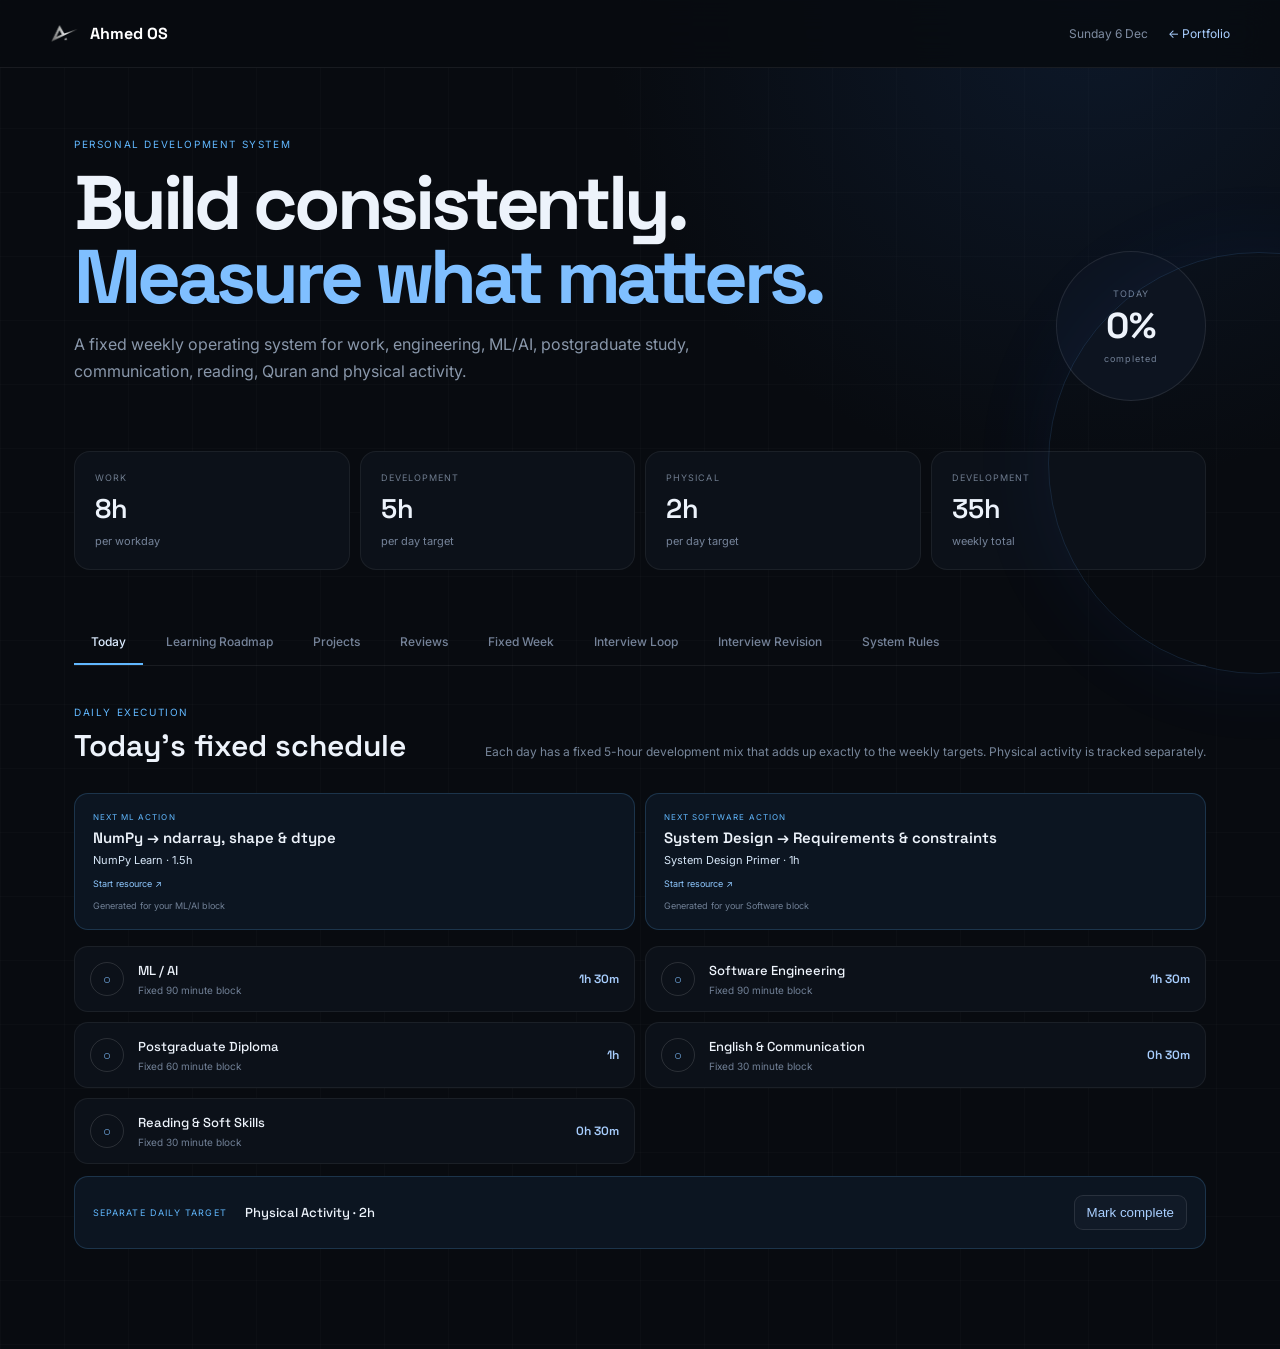
==== commit 91542aca: "feat: integrate interview revision tab into Ahmed OS" ====
--- a/dashboard.html
+++ b/dashboard.html
@@ -1 +1 @@
-<!doctype html><html lang="en"><head><meta charset="utf-8"><meta name="viewport" content="width=device-width,initial-scale=1"><meta name="robots" content="noindex,nofollow"><title>Ahmed · Development OS</title><link rel="stylesheet" href="dashboard.css"></head><body><header><a href="index.html" class="brand"><img src="logo.png" alt=""><b>Ahmed OS</b></a><div><span id="date"></span><a href="index.html">← Portfolio</a></div></header><main><section class="hero"><div><small>PERSONAL DEVELOPMENT SYSTEM</small><h1>Build consistently.<br><em>Measure what matters.</em></h1><p>A fixed weekly operating system for work, engineering, ML/AI, postgraduate study, communication, reading, Quran and physical activity.</p></div><div class="score"><span>TODAY</span><b id="done">0%</b><small>completed</small></div></section><section class="stats"><article><small>WORK</small><b>8h</b><span>per workday</span></article><article><small>DEVELOPMENT</small><b>5h</b><span>per day target</span></article><article><small>PHYSICAL</small><b>2h</b><span>per day target</span></article><article><small>DEVELOPMENT</small><b>35h</b><span>weekly total</span></article></section><nav class="tabs"><button class="active" data-tab="today">Today</button><button data-tab="roadmap">Learning Roadmap</button><button data-tab="projects">Projects</button><button data-tab="reviews">Reviews</button><button data-tab="week">Fixed Week</button><button data-tab="interview">Interview Loop</button><button data-tab="principles">System Rules</button></nav><section id="today" class="pane active"><div class="title"><div><small>DAILY EXECUTION</small><h2>Today’s fixed schedule</h2></div><p>Each day has a fixed 5-hour development mix that adds up exactly to the weekly targets. Physical activity is tracked separately.</p></div><div id="nextActions" class="next-actions"></div><div id="todayTasks" class="tasks"></div><div class="physical-fixed"><small>SEPARATE DAILY TARGET</small><b>Physical Activity · 2h</b><button id="physicalBtn" onclick="togglePhysical()">Mark complete</button></div></section><section id="roadmap" class="pane"><div class="title"><div><small>LEARNING OPERATING SYSTEM</small><h2>Know exactly what comes next</h2></div><p>Check off topics as you master them. Progress and the next recommended step are saved on this device.</p></div><div id="focusCards" class="focus-cards"></div><div class="roadmap-head"><div><small>CURRICULUM</small><h3>ML / AI</h3></div><span>10h / week</span></div><div id="mlRoadmap" class="roadmap"></div><div class="roadmap-head"><div><small>CURRICULUM</small><h3>Software Engineering</h3></div><span>7h / week</span></div><div id="softwareRoadmap" class="roadmap"></div><div class="definition"><b>Definition of Done</b><span>Learn the concepts → practice without copying → complete the exercises → build the milestone project → document what you learned.</span></div></section><section id="projects" class="pane"><div class="title"><div><small>BUILD TO PROVE IT</small><h2>Projects pipeline</h2></div><p>Every major learning stage should end with evidence you can build, explain and ship.</p></div><div id="projectPipeline" class="project-pipeline"></div></section><section id="reviews" class="pane"><div class="title"><div><small>MASTERY & RETENTION</small><h2>Review queue</h2></div><p>Completed topics return after 1, 7 and 30 days. Review them until they become durable knowledge.</p></div><div id="reviewQueue" class="review-queue"></div></section><section id="week" class="pane"><div class="title"><div><small>35 HOURS / WEEK</small><h2>Fixed weekly allocation</h2></div><p>Targets and daily allocation are locked. Progress is calculated from completed fixed blocks.</p></div><div class="weekgrid" id="weekGrid"></div><div id="weekProgress" class="week-progress"></div><div class="schedule"><div class="shead"><span>Track</span><span>Weekly target</span><span>Purpose</span></div><div><b>ML → AI</b><span>10h</span><span>Python, math/statistics, ML, DL, LLMs, AI Engineering</span></div><div><b>Software Engineering</b><span>7h</span><span>.NET, Angular, architecture, system design, production depth</span></div><div><b>Postgraduate Diploma</b><span>6h</span><span>Information Systems coursework and assignments</span></div><div><b>Languages & Communication</b><span>5h</span><span>English, interviews and professional communication</span></div><div><b>Reading & Soft Skills</b><span>3h</span><span>Books, thinking and professional skills</span></div><div><b>Quran / Personal</b><span>4h</span><span>Quran and personal development</span></div></div><p class="separate">Physical activity is separate: <b>14h/week</b> (2h/day). Work is also separate: <b>8h/workday</b>.</p></section><section id="interview" class="pane"><div class="title"><div><small>2 SESSIONS / WEEK</small><h2>Mock Interview Loop</h2></div><p>Two recurring sessions. Rotate topics instead of changing the system.</p></div><div class="interviews"><article><span>SESSION A</span><h3>Technical Depth</h3><p>.NET / Backend → Angular → System Design → Problem Solving → ML/AI</p></article><article><span>SESSION B</span><h3>Communication</h3><p>HR / English → project explanation → behavioral answers → technical storytelling</p></article></div></section><section id="principles" class="pane"><div class="title"><div><small>OPERATING RULES</small><h2>Keep the system simple</h2></div></div><div class="rules"><article><b>01</b><p>The weekly allocation is fixed. Do not redesign the plan because one day went badly.</p></article><article><b>02</b><p>The 5 development hours may be fragmented across the day; completion matters more than a perfect clock.</p></article><article><b>03</b><p>Work and exercise are tracked separately from the 35-hour development budget.</p></article><article><b>04</b><p>Use mock interviews twice each week to expose weak areas, then feed those weaknesses back into study.</p></article></div></section></main><script src="dashboard.js"></script></body></html>+<!doctype html><html lang="en"><head><meta charset="utf-8"><meta name="viewport" content="width=device-width,initial-scale=1"><meta name="robots" content="noindex,nofollow"><title>Ahmed · Development OS</title><link rel="stylesheet" href="dashboard.css"></head><body><header><a href="index.html" class="brand"><img src="logo.png" alt=""><b>Ahmed OS</b></a><div><span id="date"></span><a href="index.html">← Portfolio</a></div></header><main><section class="hero"><div><small>PERSONAL DEVELOPMENT SYSTEM</small><h1>Build consistently.<br><em>Measure what matters.</em></h1><p>A fixed weekly operating system for work, engineering, ML/AI, postgraduate study, communication, reading, Quran and physical activity.</p></div><div class="score"><span>TODAY</span><b id="done">0%</b><small>completed</small></div></section><section class="stats"><article><small>WORK</small><b>8h</b><span>per workday</span></article><article><small>DEVELOPMENT</small><b>5h</b><span>per day target</span></article><article><small>PHYSICAL</small><b>2h</b><span>per day target</span></article><article><small>DEVELOPMENT</small><b>35h</b><span>weekly total</span></article></section><nav class="tabs"><button class="active" data-tab="today">Today</button><button data-tab="roadmap">Learning Roadmap</button><button data-tab="projects">Projects</button><button data-tab="reviews">Reviews</button><button data-tab="week">Fixed Week</button><button data-tab="interview">Interview Loop</button><button data-tab="revision">Interview Revision</button><button data-tab="principles">System Rules</button></nav><section id="today" class="pane active"><div class="title"><div><small>DAILY EXECUTION</small><h2>Today’s fixed schedule</h2></div><p>Each day has a fixed 5-hour development mix that adds up exactly to the weekly targets. Physical activity is tracked separately.</p></div><div id="nextActions" class="next-actions"></div><div id="todayTasks" class="tasks"></div><div class="physical-fixed"><small>SEPARATE DAILY TARGET</small><b>Physical Activity · 2h</b><button id="physicalBtn" onclick="togglePhysical()">Mark complete</button></div></section><section id="roadmap" class="pane"><div class="title"><div><small>LEARNING OPERATING SYSTEM</small><h2>Know exactly what comes next</h2></div><p>Check off topics as you master them. Progress and the next recommended step are saved on this device.</p></div><div id="focusCards" class="focus-cards"></div><div class="roadmap-head"><div><small>CURRICULUM</small><h3>ML / AI</h3></div><span>10h / week</span></div><div id="mlRoadmap" class="roadmap"></div><div class="roadmap-head"><div><small>CURRICULUM</small><h3>Software Engineering</h3></div><span>7h / week</span></div><div id="softwareRoadmap" class="roadmap"></div><div class="definition"><b>Definition of Done</b><span>Learn the concepts → practice without copying → complete the exercises → build the milestone project → document what you learned.</span></div></section><section id="projects" class="pane"><div class="title"><div><small>BUILD TO PROVE IT</small><h2>Projects pipeline</h2></div><p>Every major learning stage should end with evidence you can build, explain and ship.</p></div><div id="projectPipeline" class="project-pipeline"></div></section><section id="reviews" class="pane"><div class="title"><div><small>MASTERY & RETENTION</small><h2>Review queue</h2></div><p>Completed topics return after 1, 7 and 30 days. Review them until they become durable knowledge.</p></div><div id="reviewQueue" class="review-queue"></div></section><section id="week" class="pane"><div class="title"><div><small>35 HOURS / WEEK</small><h2>Fixed weekly allocation</h2></div><p>Targets and daily allocation are locked. Progress is calculated from completed fixed blocks.</p></div><div class="weekgrid" id="weekGrid"></div><div id="weekProgress" class="week-progress"></div><div class="schedule"><div class="shead"><span>Track</span><span>Weekly target</span><span>Purpose</span></div><div><b>ML → AI</b><span>10h</span><span>Python, math/statistics, ML, DL, LLMs, AI Engineering</span></div><div><b>Software Engineering</b><span>7h</span><span>.NET, Angular, architecture, system design, production depth</span></div><div><b>Postgraduate Diploma</b><span>6h</span><span>Information Systems coursework and assignments</span></div><div><b>Languages & Communication</b><span>5h</span><span>English, interviews and professional communication</span></div><div><b>Reading & Soft Skills</b><span>3h</span><span>Books, thinking and professional skills</span></div><div><b>Quran / Personal</b><span>4h</span><span>Quran and personal development</span></div></div><p class="separate">Physical activity is separate: <b>14h/week</b> (2h/day). Work is also separate: <b>8h/workday</b>.</p></section><section id="interview" class="pane"><div class="title"><div><small>2 SESSIONS / WEEK</small><h2>Mock Interview Loop</h2></div><p>Two recurring sessions. Rotate topics instead of changing the system.</p></div><div class="interviews"><article><span>SESSION A</span><h3>Technical Depth</h3><p>.NET / Backend → Angular → System Design → Problem Solving → ML/AI</p></article><article><span>SESSION B</span><h3>Communication</h3><p>HR / English → project explanation → behavioral answers → technical storytelling</p></article></div></section><section id="revision" class="pane"><div class="title"><div><small>ON-THE-GO INTERVIEW STUDY</small><h2>Interview Revision</h2></div><p>Arabic explanations, English answers, practical snippets, quick review and saved progress.</p></div><iframe title="Interview Revision" loading="lazy" src="interview-revision.html" style="width:100%;min-height:80vh;height:1050px;border:1px solid #233448;border-radius:15px;background:#080b10"></iframe><p><a href="interview-revision.html" target="_blank" rel="noopener" style="color:#8dd2ff">Open full-screen revision ↗</a></p></section><section id="principles" class="pane"><div class="title"><div><small>OPERATING RULES</small><h2>Keep the system simple</h2></div></div><div class="rules"><article><b>01</b><p>The weekly allocation is fixed. Do not redesign the plan because one day went badly.</p></article><article><b>02</b><p>The 5 development hours may be fragmented across the day; completion matters more than a perfect clock.</p></article><article><b>03</b><p>Work and exercise are tracked separately from the 35-hour development budget.</p></article><article><b>04</b><p>Use mock interviews twice each week to expose weak areas, then feed those weaknesses back into study.</p></article></div></section></main><script src="dashboard.js"></script></body></html>
--- a/dashboard.css
+++ b/dashboard.css
@@ -1,2 +1,5 @@
 @import url('https://fonts.googleapis.com/css2?family=Inter:wght@400;500;600&family=Space+Grotesk:wght@500;600;700&display=swap');*{box-sizing:border-box}body{margin:0;background:#080b10;color:#edf3fb;font-family:Inter,sans-serif;background-image:radial-gradient(circle at 85% 0,#17335c55,transparent 28%),linear-gradient(#ffffff04 1px,transparent 1px),linear-gradient(90deg,#ffffff04 1px,transparent 1px);background-size:auto,64px 64px,64px 64px}body:before{content:"";position:fixed;width:420px;height:420px;border:1px solid #5da8ff25;border-radius:50%;right:-190px;top:28%;box-shadow:0 0 90px #2563eb12;animation:orbit 16s ease-in-out infinite;pointer-events:none}header{height:68px;border-bottom:1px solid #ffffff12;display:flex;align-items:center;justify-content:space-between;padding:0 max(24px,calc((100vw - 1180px)/2));background:#080b10d9;backdrop-filter:blur(18px);position:sticky;top:0;z-index:5}.brand{display:flex;align-items:center;gap:10px;color:white;text-decoration:none}.brand img{width:30px;height:30px;object-fit:contain}.brand b{font-family:"Space Grotesk"}header>div{display:flex;gap:20px;align-items:center;color:#7f8da2;font-size:12px}header a{color:#a9cfff;text-decoration:none}main{max-width:1180px;margin:auto;padding:64px 24px 100px}.hero{display:grid;grid-template-columns:1fr auto;gap:40px;align-items:end}.hero small,.title small{color:#61b8ff;letter-spacing:.16em;font-size:10px}.hero h1{font:700 clamp(44px,6vw,76px)/.98 "Space Grotesk";letter-spacing:-.055em;margin:14px 0}.hero h1 em{font-style:normal;color:#7fbfff}.hero p{color:#8997aa;max-width:650px;line-height:1.7}.score{width:150px;height:150px;border:1px solid #ffffff18;border-radius:50%;display:flex;flex-direction:column;align-items:center;justify-content:center;background:#0d1420}.score span,.score small{font-size:9px;color:#728197;letter-spacing:.12em}.score b{font:700 36px "Space Grotesk";margin:4px}.stats{display:grid;grid-template-columns:repeat(4,1fr);gap:10px;margin:50px 0}.stats article{border:1px solid #ffffff10;background:#0c1119;padding:20px;border-radius:16px}.stats small{display:block;color:#6f7c8e;font-size:9px;letter-spacing:.12em}.stats b{display:block;font:600 27px "Space Grotesk";margin:8px 0 3px}.stats span{font-size:11px;color:#758399}.tabs{display:flex;gap:6px;border-bottom:1px solid #ffffff12;margin-bottom:34px}.tabs button{border:0;background:none;color:#758399;padding:14px 17px;cursor:pointer;font:500 12px Inter;border-bottom:2px solid transparent}.tabs button.active{color:#dcecff;border-color:#61b8ff}.pane{display:none}.pane.active{display:block}.title{display:flex;justify-content:space-between;gap:30px;align-items:end;margin-bottom:22px}.title h2{font:600 30px "Space Grotesk";margin:6px 0}.title p{color:#77869a;font-size:12px}.tasks{display:grid;grid-template-columns:1fr 1fr;gap:10px}.task{display:grid;grid-template-columns:48px 1fr auto;align-items:center;border:1px solid #ffffff10;background:#0c1119;padding:15px;border-radius:14px}.task button{width:34px;height:34px;border-radius:50%;border:1px solid #ffffff20;background:none;color:#7fbfff;cursor:pointer}.task.done{opacity:.5}.task.done h3{text-decoration:line-through}.task h3{font:500 13px "Space Grotesk";margin:0 0 5px}.task p{margin:0;color:#718096;font-size:10px}.task>span{font:600 12px "Space Grotesk";color:#a9cfff}.weekgrid{display:grid;grid-template-columns:repeat(6,1fr);gap:8px;margin-bottom:25px}.weekgrid article{padding:16px;border:1px solid #ffffff10;background:#0c1119;border-radius:13px}.weekgrid small{font-size:9px;color:#77869a}.weekgrid b{display:block;font:600 24px "Space Grotesk";margin-top:7px}.schedule{border:1px solid #ffffff10;border-radius:16px;overflow:hidden}.schedule>div{display:grid;grid-template-columns:1fr 140px 2fr;gap:20px;padding:15px 18px;border-bottom:1px solid #ffffff0c;font-size:12px}.schedule>div:last-child{border:0}.schedule .shead{color:#65748a;font-size:9px;letter-spacing:.1em;background:#ffffff03}.schedule span{color:#8390a2}.separate{color:#8492a5;font-size:12px;margin-top:18px}.interviews{display:grid;grid-template-columns:1fr 1fr;gap:12px}.interviews article,.rules article{padding:24px;border:1px solid #ffffff10;background:#0c1119;border-radius:16px}.interviews span{color:#61b8ff;font-size:9px;letter-spacing:.14em}.interviews h3{font:600 20px "Space Grotesk"}.interviews p,.rules p{color:#7d8a9d;line-height:1.7;font-size:12px}.rules{display:grid;grid-template-columns:1fr 1fr;gap:10px}.rules b{color:#61b8ff;font:500 12px "Space Grotesk"}@keyframes orbit{50%{transform:translate(-40px,-80px) scale(1.08)}}@media(max-width:760px){.hero{grid-template-columns:1fr}.score{display:none}.stats{grid-template-columns:1fr 1fr}.tasks,.interviews,.rules{grid-template-columns:1fr}.weekgrid{grid-template-columns:1fr 1fr 1fr}.schedule>div{grid-template-columns:1fr 80px}.schedule>div span:last-child{grid-column:1/-1}.title{display:block}}@media(prefers-reduced-motion:reduce){body:before{animation:none}}.physical-fixed{margin-top:12px;border:1px solid #61b8ff30;background:#0c1521;padding:18px;border-radius:14px;display:flex;align-items:center;gap:18px}.physical-fixed small{color:#61b8ff;font-size:9px;letter-spacing:.12em}.physical-fixed b{font:500 13px "Space Grotesk";flex:1}.physical-fixed button{border:1px solid #ffffff1a;background:#111a27;color:#a9cfff;border-radius:9px;padding:9px 12px;cursor:pointer}.physical-fixed button.complete{background:#173b32;color:#9be7c8}.weekgrid article span{display:block;color:#718096;font-size:9px;margin-top:5px}.week-progress{display:grid;grid-template-columns:1fr 1fr;gap:10px;margin:18px 0 26px}.week-progress>div{padding:13px 15px;border:1px solid #ffffff0d;border-radius:12px}.week-progress header{display:flex;justify-content:space-between;color:#8290a3;font-size:10px;margin-bottom:9px}.week-progress i{height:4px;background:#ffffff0c;display:block;border-radius:4px;overflow:hidden}.week-progress i b{height:100%;display:block;background:#61b8ff}@media(max-width:760px){.week-progress{grid-template-columns:1fr}.physical-fixed{align-items:flex-start;flex-wrap:wrap}}
 .focus-cards{display:grid;grid-template-columns:1fr 1fr;gap:12px;margin-bottom:44px}.focus-cards article{position:relative;padding:24px;border:1px solid #61b8ff30;background:linear-gradient(135deg,#0c1521,#0c1119);border-radius:16px}.focus-cards small,.roadmap-head small,.milestone small{font-size:9px;letter-spacing:.13em;color:#61b8ff}.focus-cards h3{font:600 24px "Space Grotesk";margin:9px 0}.focus-cards p{color:#8290a3;font-size:12px}.focus-cards p b{color:#dcecff}.focus-cards>article>span{font-size:10px;color:#718096}.roadmap-head{display:flex;align-items:end;justify-content:space-between;margin:34px 0 14px}.roadmap-head h3{font:600 25px "Space Grotesk";margin:5px 0 0}.roadmap-head>span{font-size:11px;color:#8290a3}.roadmap{display:grid;gap:10px}.road-stage{border:1px solid #ffffff10;background:#0c1119;border-radius:16px;padding:18px;opacity:.68}.road-stage.current{border-color:#61b8ff55;background:#0c1521;opacity:1}.road-stage.completed{opacity:.8}.stage-top{display:grid;grid-template-columns:42px 1fr auto;align-items:center;gap:12px}.stage-num{font:600 12px "Space Grotesk";color:#61b8ff}.stage-top h4{font:600 15px "Space Grotesk";margin:0 0 4px}.stage-top small{font-size:8px;letter-spacing:.1em;color:#728197}.stage-top>b{font:500 12px "Space Grotesk";color:#a9cfff}.stage-bar{display:block;height:3px;background:#ffffff0b;margin:14px 0;border-radius:4px;overflow:hidden}.stage-bar u{display:block;height:100%;background:#61b8ff;text-decoration:none}.topic-list{display:flex;flex-wrap:wrap;gap:6px}.topic-list button{border:1px solid #ffffff0e;background:#0a0f16;color:#8795a8;border-radius:8px;padding:7px 9px;font:400 10px Inter;cursor:pointer}.topic-list button.done{color:#91d9bb;border-color:#3b8b6d40;background:#102019}.milestone{display:flex;gap:10px;align-items:center;margin-top:14px;padding-top:12px;border-top:1px solid #ffffff0b}.milestone span{font-size:10px;color:#8795a8}.definition{display:flex;gap:18px;margin-top:18px;padding:18px;border:1px solid #ffffff10;border-radius:14px;background:#ffffff03}.definition b{font:500 12px "Space Grotesk";white-space:nowrap}.definition span{font-size:11px;color:#7d8a9d;line-height:1.5}@media(max-width:760px){.focus-cards{grid-template-columns:1fr}.stage-top{grid-template-columns:32px 1fr auto}.definition{display:block}.definition b{display:block;margin-bottom:8px}}
+
+.next-actions{display:grid;grid-template-columns:1fr 1fr;gap:10px;margin-bottom:16px}.next-actions article{padding:18px;border:1px solid #61b8ff30;background:#0c1521;border-radius:14px;display:grid;gap:6px}.next-actions small{font-size:8px;letter-spacing:.13em;color:#61b8ff}.next-actions b{font:600 15px "Space Grotesk"}.next-actions span{font-size:11px;color:#d6e6f7}.next-actions em{font-style:normal;font-size:9px;color:#718096}.topic-list{align-items:center}.topic-list .mastery{font-size:8px;text-transform:uppercase;color:#61b8ff;background:#0c1521}.resources{display:flex;flex-wrap:wrap;gap:7px;align-items:center;margin-top:14px;padding-top:12px;border-top:1px solid #ffffff0b}.resources small{font-size:8px;letter-spacing:.1em;color:#61b8ff;margin-right:4px}.resources span{font-size:9px;color:#8290a3;background:#ffffff05;border:1px solid #ffffff0b;padding:6px 8px;border-radius:7px}.project-pipeline{display:grid;grid-template-columns:repeat(3,1fr);gap:10px}.project-card{padding:19px;border:1px solid #ffffff10;background:#0c1119;border-radius:14px}.project-card small,.review-queue small{font-size:8px;color:#61b8ff;letter-spacing:.11em}.project-card h3{font:500 14px "Space Grotesk";line-height:1.4}.project-status{font-size:8px;letter-spacing:.1em;color:#8b99ac}.review-queue{display:grid;gap:8px}.review-queue article{display:grid;grid-template-columns:160px 1fr 180px;align-items:center;gap:15px;padding:15px;border:1px solid #ffffff10;background:#0c1119;border-radius:12px}.review-queue b{font:500 12px "Space Grotesk"}.review-queue span{font-size:10px;color:#7f8da2}.empty-state{padding:30px;border:1px dashed #ffffff18;border-radius:14px;text-align:center;color:#718096;font-size:11px}@media(max-width:760px){.next-actions,.project-pipeline{grid-template-columns:1fr}.review-queue article{grid-template-columns:1fr}.tabs{overflow-x:auto}.tabs button{white-space:nowrap}}
+.resource-list{display:grid;grid-template-columns:repeat(3,1fr);gap:7px;margin-top:14px;padding-top:13px;border-top:1px solid #ffffff0b}.resource-list>small{grid-column:1/-1;color:#61b8ff;font-size:8px;letter-spacing:.11em}.resource-list a{display:flex;flex-direction:column;gap:5px;padding:10px;border:1px solid #ffffff0d;background:#090e15;border-radius:9px;text-decoration:none}.resource-list a:hover{border-color:#61b8ff45;background:#0c1723}.resource-list a b{font:500 10px "Space Grotesk";color:#dcecff}.resource-list a span,.resource-list.muted>span{font-size:8px;color:#718096}.resource-list.muted{grid-template-columns:1fr}.next-actions a{font-size:9px;color:#8fc8ff;text-decoration:none;width:max-content;padding:5px 0}@media(max-width:760px){.resource-list{grid-template-columns:1fr}}
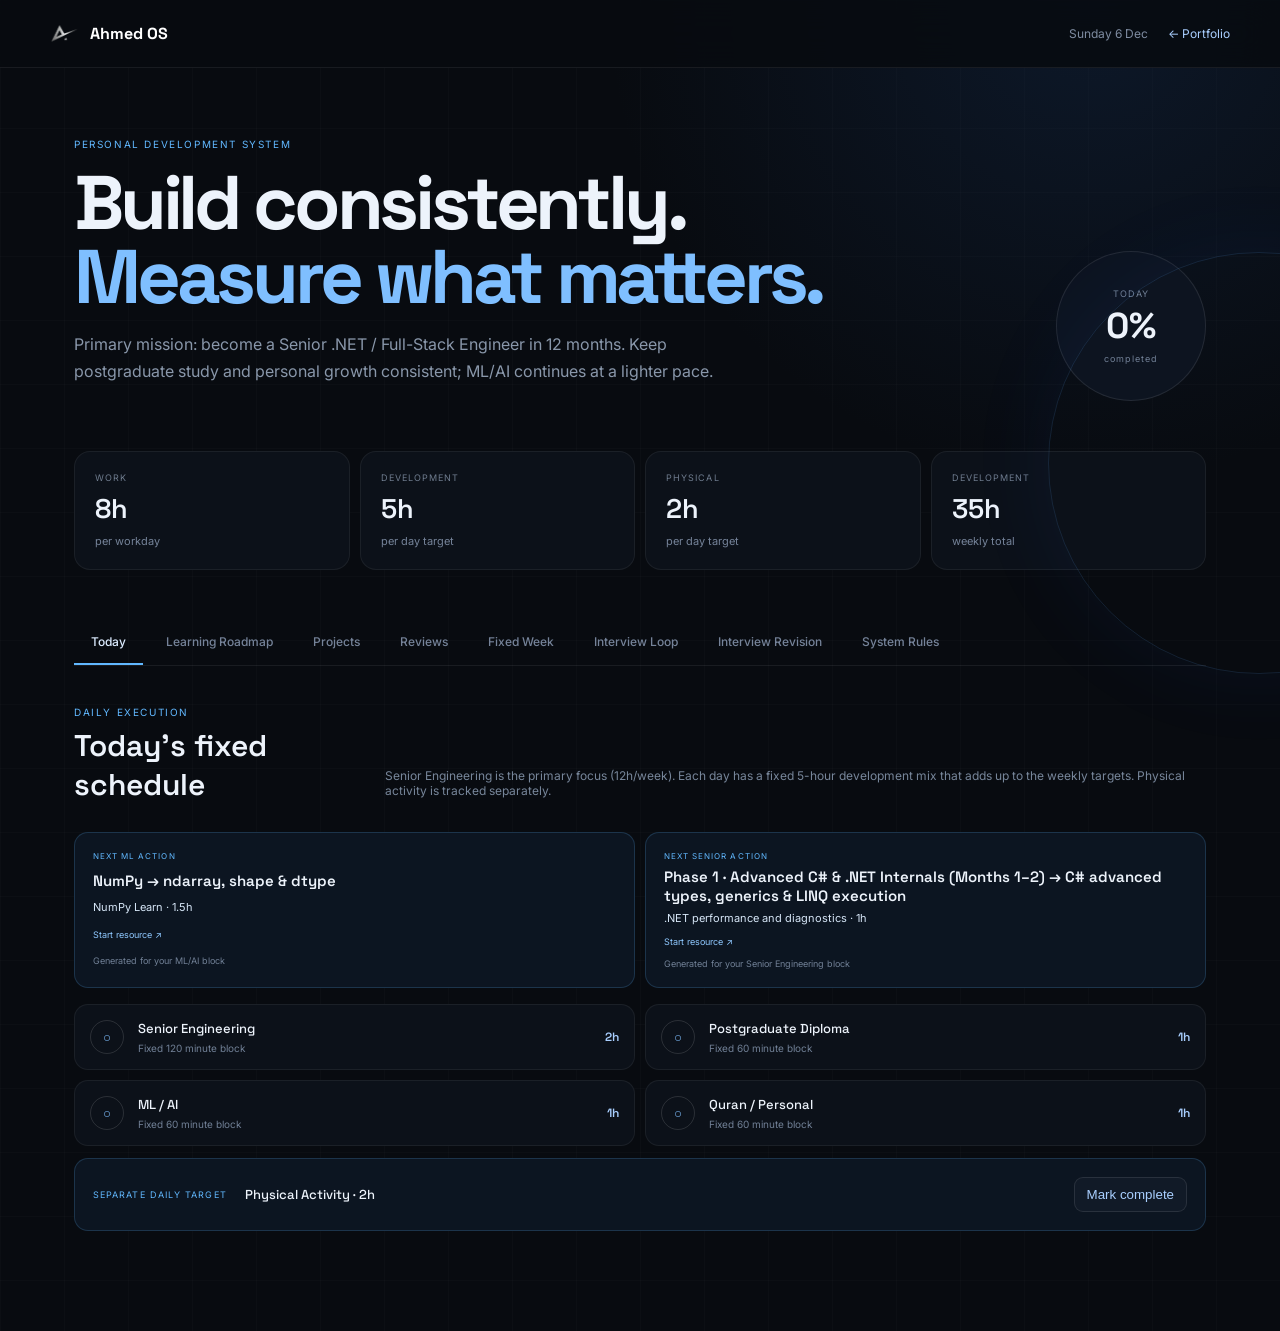
==== commit 296154ec: "Align Development OS schedule and copy with Senior Engineering priority" ====
--- a/dashboard.html
+++ b/dashboard.html
@@ -1 +1 @@
-<!doctype html><html lang="en"><head><meta charset="utf-8"><meta name="viewport" content="width=device-width,initial-scale=1"><meta name="robots" content="noindex,nofollow"><title>Ahmed · Development OS</title><link rel="stylesheet" href="dashboard.css"></head><body><header><a href="index.html" class="brand"><img src="logo.png" alt=""><b>Ahmed OS</b></a><div><span id="date"></span><a href="index.html">← Portfolio</a></div></header><main><section class="hero"><div><small>PERSONAL DEVELOPMENT SYSTEM</small><h1>Build consistently.<br><em>Measure what matters.</em></h1><p>A fixed weekly operating system for work, engineering, ML/AI, postgraduate study, communication, reading, Quran and physical activity.</p></div><div class="score"><span>TODAY</span><b id="done">0%</b><small>completed</small></div></section><section class="stats"><article><small>WORK</small><b>8h</b><span>per workday</span></article><article><small>DEVELOPMENT</small><b>5h</b><span>per day target</span></article><article><small>PHYSICAL</small><b>2h</b><span>per day target</span></article><article><small>DEVELOPMENT</small><b>35h</b><span>weekly total</span></article></section><nav class="tabs"><button class="active" data-tab="today">Today</button><button data-tab="roadmap">Learning Roadmap</button><button data-tab="projects">Projects</button><button data-tab="reviews">Reviews</button><button data-tab="week">Fixed Week</button><button data-tab="interview">Interview Loop</button><button data-tab="revision">Interview Revision</button><button data-tab="principles">System Rules</button></nav><section id="today" class="pane active"><div class="title"><div><small>DAILY EXECUTION</small><h2>Today’s fixed schedule</h2></div><p>Each day has a fixed 5-hour development mix that adds up exactly to the weekly targets. Physical activity is tracked separately.</p></div><div id="nextActions" class="next-actions"></div><div id="todayTasks" class="tasks"></div><div class="physical-fixed"><small>SEPARATE DAILY TARGET</small><b>Physical Activity · 2h</b><button id="physicalBtn" onclick="togglePhysical()">Mark complete</button></div></section><section id="roadmap" class="pane"><div class="title"><div><small>LEARNING OPERATING SYSTEM</small><h2>Know exactly what comes next</h2></div><p>Check off topics as you master them. Progress and the next recommended step are saved on this device.</p></div><div id="focusCards" class="focus-cards"></div><div class="roadmap-head"><div><small>CURRICULUM</small><h3>ML / AI</h3></div><span>10h / week</span></div><div id="mlRoadmap" class="roadmap"></div><div class="roadmap-head"><div><small>CURRICULUM</small><h3>Software Engineering</h3></div><span>7h / week</span></div><div id="softwareRoadmap" class="roadmap"></div><div class="definition"><b>Definition of Done</b><span>Learn the concepts → practice without copying → complete the exercises → build the milestone project → document what you learned.</span></div></section><section id="projects" class="pane"><div class="title"><div><small>BUILD TO PROVE IT</small><h2>Projects pipeline</h2></div><p>Every major learning stage should end with evidence you can build, explain and ship.</p></div><div id="projectPipeline" class="project-pipeline"></div></section><section id="reviews" class="pane"><div class="title"><div><small>MASTERY & RETENTION</small><h2>Review queue</h2></div><p>Completed topics return after 1, 7 and 30 days. Review them until they become durable knowledge.</p></div><div id="reviewQueue" class="review-queue"></div></section><section id="week" class="pane"><div class="title"><div><small>35 HOURS / WEEK</small><h2>Fixed weekly allocation</h2></div><p>Targets and daily allocation are locked. Progress is calculated from completed fixed blocks.</p></div><div class="weekgrid" id="weekGrid"></div><div id="weekProgress" class="week-progress"></div><div class="schedule"><div class="shead"><span>Track</span><span>Weekly target</span><span>Purpose</span></div><div><b>ML → AI</b><span>10h</span><span>Python, math/statistics, ML, DL, LLMs, AI Engineering</span></div><div><b>Software Engineering</b><span>7h</span><span>.NET, Angular, architecture, system design, production depth</span></div><div><b>Postgraduate Diploma</b><span>6h</span><span>Information Systems coursework and assignments</span></div><div><b>Languages & Communication</b><span>5h</span><span>English, interviews and professional communication</span></div><div><b>Reading & Soft Skills</b><span>3h</span><span>Books, thinking and professional skills</span></div><div><b>Quran / Personal</b><span>4h</span><span>Quran and personal development</span></div></div><p class="separate">Physical activity is separate: <b>14h/week</b> (2h/day). Work is also separate: <b>8h/workday</b>.</p></section><section id="interview" class="pane"><div class="title"><div><small>2 SESSIONS / WEEK</small><h2>Mock Interview Loop</h2></div><p>Two recurring sessions. Rotate topics instead of changing the system.</p></div><div class="interviews"><article><span>SESSION A</span><h3>Technical Depth</h3><p>.NET / Backend → Angular → System Design → Problem Solving → ML/AI</p></article><article><span>SESSION B</span><h3>Communication</h3><p>HR / English → project explanation → behavioral answers → technical storytelling</p></article></div></section><section id="revision" class="pane"><div class="title"><div><small>ON-THE-GO INTERVIEW STUDY</small><h2>Interview Revision</h2></div><p>Arabic explanations, English answers, practical snippets, quick review and saved progress.</p></div><iframe title="Interview Revision" loading="lazy" src="interview-revision.html" style="width:100%;min-height:80vh;height:1050px;border:1px solid #233448;border-radius:15px;background:#080b10"></iframe><p><a href="interview-revision.html" target="_blank" rel="noopener" style="color:#8dd2ff">Open full-screen revision ↗</a></p></section><section id="principles" class="pane"><div class="title"><div><small>OPERATING RULES</small><h2>Keep the system simple</h2></div></div><div class="rules"><article><b>01</b><p>The weekly allocation is fixed. Do not redesign the plan because one day went badly.</p></article><article><b>02</b><p>The 5 development hours may be fragmented across the day; completion matters more than a perfect clock.</p></article><article><b>03</b><p>Work and exercise are tracked separately from the 35-hour development budget.</p></article><article><b>04</b><p>Use mock interviews twice each week to expose weak areas, then feed those weaknesses back into study.</p></article></div></section></main><script src="dashboard.js"></script></body></html>+<!doctype html><html lang="en"><head><meta charset="utf-8"><meta name="viewport" content="width=device-width,initial-scale=1"><meta name="robots" content="noindex,nofollow"><title>Ahmed · Development OS</title><link rel="stylesheet" href="dashboard.css"></head><body><header><a href="index.html" class="brand"><img src="logo.png" alt=""><b>Ahmed OS</b></a><div><span id="date"></span><a href="index.html">← Portfolio</a></div></header><main><section class="hero"><div><small>PERSONAL DEVELOPMENT SYSTEM</small><h1>Build consistently.<br><em>Measure what matters.</em></h1><p>Primary mission: become a Senior .NET / Full-Stack Engineer in 12 months. Keep postgraduate study and personal growth consistent; ML/AI continues at a lighter pace.</p></div><div class="score"><span>TODAY</span><b id="done">0%</b><small>completed</small></div></section><section class="stats"><article><small>WORK</small><b>8h</b><span>per workday</span></article><article><small>DEVELOPMENT</small><b>5h</b><span>per day target</span></article><article><small>PHYSICAL</small><b>2h</b><span>per day target</span></article><article><small>DEVELOPMENT</small><b>35h</b><span>weekly total</span></article></section><nav class="tabs"><button class="active" data-tab="today">Today</button><button data-tab="roadmap">Learning Roadmap</button><button data-tab="projects">Projects</button><button data-tab="reviews">Reviews</button><button data-tab="week">Fixed Week</button><button data-tab="interview">Interview Loop</button><button data-tab="revision">Interview Revision</button><button data-tab="principles">System Rules</button></nav><section id="today" class="pane active"><div class="title"><div><small>DAILY EXECUTION</small><h2>Today’s fixed schedule</h2></div><p>Senior Engineering is the primary focus (12h/week). Each day has a fixed 5-hour development mix that adds up to the weekly targets. Physical activity is tracked separately.</p></div><div id="nextActions" class="next-actions"></div><div id="todayTasks" class="tasks"></div><div class="physical-fixed"><small>SEPARATE DAILY TARGET</small><b>Physical Activity · 2h</b><button id="physicalBtn" onclick="togglePhysical()">Mark complete</button></div></section><section id="roadmap" class="pane"><div class="title"><div><small>LEARNING OPERATING SYSTEM</small><h2>12-month Senior Readiness Roadmap</h2></div><p>Focus: .NET internals → SQL performance → architecture/testing/security → distributed systems → cloud/observability → senior ownership. Topic completion stays on this device.</p></div><div id="focusCards" class="focus-cards"></div><div class="roadmap-head"><div><small>CURRICULUM</small><h3>ML / AI · Secondary Track</h3></div><span>5h / week</span></div><div id="mlRoadmap" class="roadmap"></div><div class="roadmap-head"><div><small>CURRICULUM</small><h3>Senior .NET / Full-Stack Engineering · Primary Track</h3></div><span>12h / week</span></div><div id="seniorRoadmap" class="roadmap"></div><div class="definition"><b>Senior Definition of Done</b><span>Understand the internals → implement independently → write tests → measure behavior → document trade-offs → explain the result. Each phase has a project milestone.</span></div></section><section id="projects" class="pane"><div class="title"><div><small>BUILD TO PROVE IT</small><h2>Projects pipeline</h2></div><p>Every major learning stage should end with evidence you can build, explain and ship.</p></div><div id="projectPipeline" class="project-pipeline"></div></section><section id="reviews" class="pane"><div class="title"><div><small>MASTERY & RETENTION</small><h2>Review queue</h2></div><p>Completed topics return after 1, 7 and 30 days. Review them until they become durable knowledge.</p></div><div id="reviewQueue" class="review-queue"></div></section><section id="week" class="pane"><div class="title"><div><small>35 HOURS / WEEK</small><h2>Fixed weekly allocation</h2></div><p>Targets and daily allocation are locked. Progress is calculated from completed fixed blocks.</p></div><div class="weekgrid" id="weekGrid"></div><div id="weekProgress" class="week-progress"></div><div class="schedule"><div class="shead"><span>Track</span><span>Weekly target</span><span>Purpose</span></div><div><b>ML → AI (secondary)</b><span>5h</span><span>Continue NumPy / AI steadily without displacing Senior priorities</span></div><div><b>Senior .NET / Full-Stack (primary)</b><span>12h</span><span>Six phases over 12 months; weekly build, tests, benchmarks and architecture evidence</span></div><div><b>Postgraduate Diploma</b><span>6h</span><span>Information Systems coursework and assignments</span></div><div><b>Languages & Communication</b><span>4h</span><span>English, interviews and professional communication</span></div><div><b>Reading & Soft Skills</b><span>3h</span><span>Books, thinking and professional skills</span></div><div><b>Quran / Personal</b><span>5h</span><span>Quran and personal development</span></div></div><p class="separate">Physical activity is separate: <b>14h/week</b> (2h/day). Work is also separate: <b>8h/workday</b>.</p></section><section id="interview" class="pane"><div class="title"><div><small>2 SESSIONS / WEEK</small><h2>Mock Interview Loop</h2></div><p>Two recurring sessions. Rotate topics instead of changing the system.</p></div><div class="interviews"><article><span>SESSION A</span><h3>Technical Depth</h3><p>Advanced .NET → SQL Performance → Architecture & Testing → Distributed Systems → DevOps → System Design</p></article><article><span>SESSION B</span><h3>Communication</h3><p>HR / English → project explanation → behavioral answers → technical storytelling</p></article></div></section><section id="revision" class="pane"><div class="title"><div><small>ON-THE-GO INTERVIEW STUDY</small><h2>Interview Revision</h2></div><p>Arabic explanations, English answers, practical snippets, quick review and saved progress.</p></div><iframe title="Interview Revision" loading="lazy" src="interview-revision.html" style="width:100%;min-height:80vh;height:1050px;border:1px solid #233448;border-radius:15px;background:#080b10"></iframe><p><a href="interview-revision.html" target="_blank" rel="noopener" style="color:#8dd2ff">Open full-screen revision ↗</a></p></section><section id="principles" class="pane"><div class="title"><div><small>OPERATING RULES</small><h2>Keep the system simple</h2></div></div><div class="rules"><article><b>01</b><p>The weekly allocation is fixed. Do not redesign the plan because one day went badly.</p></article><article><b>02</b><p>The 5 development hours may be fragmented across the day; completion matters more than a perfect clock.</p></article><article><b>03</b><p>Work and exercise are tracked separately from the 35-hour development budget.</p></article><article><b>04</b><p>Use two weekly review sessions to expose Senior Engineering gaps and feed them into practice; keep ML/AI as a secondary track.</p></article></div></section></main><script src="dashboard.js"></script></body></html>
